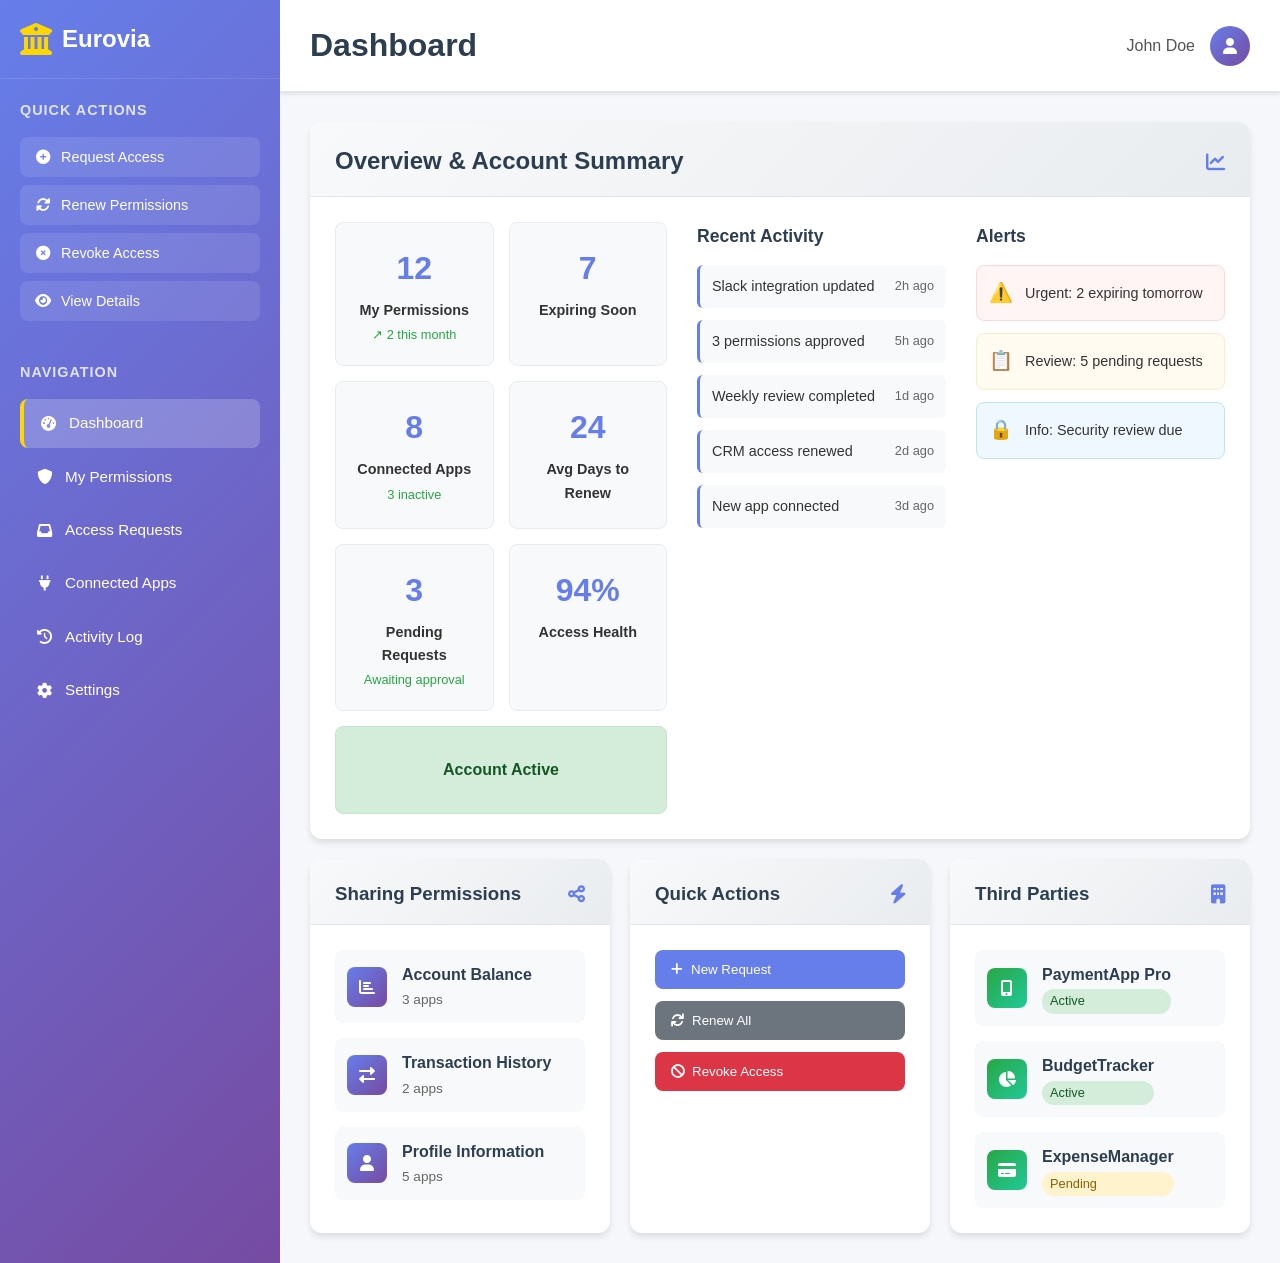
==== docs/index.html @ 3b62d58c "feat: implement mobile banking permission management dashboard - Create responsive mobile banking we" ====
<!DOCTYPE html>
<html lang="en">
<head>
    <meta charset="UTF-8">
    <meta name="viewport" content="width=device-width, initial-scale=1.0">
    <title>Eurovia Banking - Permission Manager</title>
    <link rel="stylesheet" href="styles.css">
    <link rel="stylesheet" href="https://cdnjs.cloudflare.com/ajax/libs/font-awesome/6.0.0/css/all.min.css">
</head>
<body>
    <div class="app-container">
        <!-- Sidebar -->
        <aside class="sidebar">
            <div class="sidebar-header">
                <div class="logo">
                    <i class="fas fa-university"></i>
                    <span>Eurovia</span>
                </div>
                <button class="menu-toggle" id="menuToggle">
                    <i class="fas fa-bars"></i>
                </button>
            </div>

            <!-- Quick Actions Section -->
            <div class="sidebar-section">
                <h3 class="section-title">Quick Actions</h3>
                <div class="quick-actions">
                    <button class="quick-action-btn" data-action="request-access">
                        <i class="fas fa-plus-circle"></i>
                        <span>Request Access</span>
                    </button>
                    <button class="quick-action-btn" data-action="renew-permissions">
                        <i class="fas fa-sync-alt"></i>
                        <span>Renew Permissions</span>
                    </button>
                    <button class="quick-action-btn" data-action="revoke-access">
                        <i class="fas fa-times-circle"></i>
                        <span>Revoke Access</span>
                    </button>
                    <button class="quick-action-btn" data-action="view-details">
                        <i class="fas fa-eye"></i>
                        <span>View Details</span>
                    </button>
                </div>
            </div>

            <!-- Navigation Section -->
            <div class="sidebar-section">
                <h3 class="section-title">Navigation</h3>
                <nav class="navigation">
                    <a href="#" class="nav-item active" data-page="dashboard">
                        <i class="fas fa-tachometer-alt"></i>
                        <span>Dashboard</span>
                    </a>
                    <a href="#" class="nav-item" data-page="permissions">
                        <i class="fas fa-shield-alt"></i>
                        <span>My Permissions</span>
                    </a>
                    <a href="#" class="nav-item" data-page="requests">
                        <i class="fas fa-inbox"></i>
                        <span>Access Requests</span>
                    </a>
                    <a href="#" class="nav-item" data-page="apps">
                        <i class="fas fa-plug"></i>
                        <span>Connected Apps</span>
                    </a>
                    <a href="#" class="nav-item" data-page="activity">
                        <i class="fas fa-history"></i>
                        <span>Activity Log</span>
                    </a>
                    <a href="#" class="nav-item" data-page="settings">
                        <i class="fas fa-cog"></i>
                        <span>Settings</span>
                    </a>
                </nav>
            </div>
        </aside>

        <!-- Main Content -->
        <main class="main-content">
            <header class="main-header">
                <h1 class="page-title">Dashboard</h1>
                <div class="user-info">
                    <span class="user-name">John Doe</span>
                    <div class="user-avatar">
                        <i class="fas fa-user"></i>
                    </div>
                </div>
            </header>

            <!-- Dashboard Content -->
            <div class="dashboard-content" id="dashboardContent">
                <!-- Top Tile - Full Width -->
                <div class="tile tile-full-width">
                    <div class="tile-header">
                        <h2>Overview & Account Summary</h2>
                        <i class="fas fa-chart-line"></i>
                    </div>
                    <div class="tile-content">
                        <div class="overview-grid">
                            <!-- Left Section - Permission Stats -->
                            <div class="permission-stats">
                                <div class="stat-card">
                                    <div class="stat-number">12</div>
                                    <div class="stat-label">My Permissions</div>
                                    <div class="stat-sublabel">↗ 2 this month</div>
                                </div>
                                <div class="stat-card">
                                    <div class="stat-number">7</div>
                                    <div class="stat-label">Expiring Soon</div>
                                </div>
                                <div class="stat-card">
                                    <div class="stat-number">8</div>
                                    <div class="stat-label">Connected Apps</div>
                                    <div class="stat-sublabel">3 inactive</div>
                                </div>
                                <div class="stat-card">
                                    <div class="stat-number">24</div>
                                    <div class="stat-label">Avg Days to Renew</div>
                                </div>
                                <div class="stat-card">
                                    <div class="stat-number">3</div>
                                    <div class="stat-label">Pending Requests</div>
                                    <div class="stat-sublabel">Awaiting approval</div>
                                </div>
                                <div class="stat-card">
                                    <div class="stat-number">94%</div>
                                    <div class="stat-label">Access Health</div>
                                </div>
                                <div class="stat-card account-status">
                                    <div class="status-label">Account Active</div>
                                </div>
                            </div>

                            <!-- Middle Section - Recent Activity -->
                            <div class="recent-activity">
                                <h4>Recent Activity</h4>
                                <div class="activity-list">
                                    <div class="activity-item">
                                        <span class="activity-text">Slack integration updated</span>
                                        <span class="activity-time">2h ago</span>
                                    </div>
                                    <div class="activity-item">
                                        <span class="activity-text">3 permissions approved</span>
                                        <span class="activity-time">5h ago</span>
                                    </div>
                                    <div class="activity-item">
                                        <span class="activity-text">Weekly review completed</span>
                                        <span class="activity-time">1d ago</span>
                                    </div>
                                    <div class="activity-item">
                                        <span class="activity-text">CRM access renewed</span>
                                        <span class="activity-time">2d ago</span>
                                    </div>
                                    <div class="activity-item">
                                        <span class="activity-text">New app connected</span>
                                        <span class="activity-time">3d ago</span>
                                    </div>
                                </div>
                            </div>

                            <!-- Right Section - Alerts -->
                            <div class="alerts-section">
                                <h4>Alerts</h4>
                                <div class="alert-list">
                                    <div class="alert-item urgent">
                                        <div class="alert-icon">⚠️</div>
                                        <div class="alert-content">
                                            <div class="alert-title">Urgent: 2 expiring tomorrow</div>
                                        </div>
                                    </div>
                                    <div class="alert-item warning">
                                        <div class="alert-icon">📋</div>
                                        <div class="alert-content">
                                            <div class="alert-title">Review: 5 pending requests</div>
                                        </div>
                                    </div>
                                    <div class="alert-item info">
                                        <div class="alert-icon">🔒</div>
                                        <div class="alert-content">
                                            <div class="alert-title">Info: Security review due</div>
                                        </div>
                                    </div>
                                </div>
                            </div>
                        </div>
                    </div>
                </div>

                <!-- Bottom Row Tiles -->
                <div class="tiles-row">
                    <!-- Sharing Permissions Tile -->
                    <div class="tile">
                        <div class="tile-header">
                            <h3>Sharing Permissions</h3>
                            <i class="fas fa-share-alt"></i>
                        </div>
                        <div class="tile-content">
                            <div class="permission-list">
                                <div class="permission-item">
                                    <div class="permission-icon">
                                        <i class="fas fa-chart-bar"></i>
                                    </div>
                                    <div class="permission-info">
                                        <span class="permission-name">Account Balance</span>
                                        <span class="permission-apps">3 apps</span>
                                    </div>
                                </div>
                                <div class="permission-item">
                                    <div class="permission-icon">
                                        <i class="fas fa-exchange-alt"></i>
                                    </div>
                                    <div class="permission-info">
                                        <span class="permission-name">Transaction History</span>
                                        <span class="permission-apps">2 apps</span>
                                    </div>
                                </div>
                                <div class="permission-item">
                                    <div class="permission-icon">
                                        <i class="fas fa-user"></i>
                                    </div>
                                    <div class="permission-info">
                                        <span class="permission-name">Profile Information</span>
                                        <span class="permission-apps">5 apps</span>
                                    </div>
                                </div>
                            </div>
                        </div>
                    </div>

                    <!-- Quick Actions Tile -->
                    <div class="tile">
                        <div class="tile-header">
                            <h3>Quick Actions</h3>
                            <i class="fas fa-bolt"></i>
                        </div>
                        <div class="tile-content">
                            <div class="action-buttons">
                                <button class="action-btn primary">
                                    <i class="fas fa-plus"></i>
                                    New Request
                                </button>
                                <button class="action-btn secondary">
                                    <i class="fas fa-sync"></i>
                                    Renew All
                                </button>
                                <button class="action-btn danger">
                                    <i class="fas fa-ban"></i>
                                    Revoke Access
                                </button>
                            </div>
                        </div>
                    </div>

                    <!-- Third Parties Tile -->
                    <div class="tile">
                        <div class="tile-header">
                            <h3>Third Parties</h3>
                            <i class="fas fa-building"></i>
                        </div>
                        <div class="tile-content">
                            <div class="third-party-list">
                                <div class="third-party-item">
                                    <div class="third-party-avatar">
                                        <i class="fas fa-mobile-alt"></i>
                                    </div>
                                    <div class="third-party-info">
                                        <span class="third-party-name">PaymentApp Pro</span>
                                        <span class="third-party-status active">Active</span>
                                    </div>
                                </div>
                                <div class="third-party-item">
                                    <div class="third-party-avatar">
                                        <i class="fas fa-chart-pie"></i>
                                    </div>
                                    <div class="third-party-info">
                                        <span class="third-party-name">BudgetTracker</span>
                                        <span class="third-party-status active">Active</span>
                                    </div>
                                </div>
                                <div class="third-party-item">
                                    <div class="third-party-avatar">
                                        <i class="fas fa-credit-card"></i>
                                    </div>
                                    <div class="third-party-info">
                                        <span class="third-party-name">ExpenseManager</span>
                                        <span class="third-party-status pending">Pending</span>
                                    </div>
                                </div>
                            </div>
                        </div>
                    </div>
                </div>
            </div>

            <!-- Other Page Contents (Hidden by default) -->
            <div class="page-content" id="permissionsContent" style="display: none;">
                <div class="permissions-header">
                    <h2>My Permissions</h2>
                    <div class="permissions-summary">
                        <span class="total-permissions">12 Active Permissions</span>
                        <span class="expiring-soon">3 Expiring Soon</span>
                    </div>
                </div>

                <div class="permissions-grid">
                    <!-- Deutsche Rentenversicherung -->
                    <div class="permission-card">
                        <div class="permission-header">
                            <div class="institution-info">
                                <div class="institution-logo drv">DRV</div>
                                <div class="institution-details">
                                    <h3>Deutsche Rentenversicherung</h3>
                                    <div class="verification-badge">
                                        <i class="fas fa-check-circle"></i>
                                        <span>Verified</span>
                                    </div>
                                </div>
                            </div>
                            <div class="permission-menu">
                                <button class="menu-btn">
                                    <i class="fas fa-ellipsis-v"></i>
                                </button>
                            </div>
                        </div>
                        
                        <div class="permission-details">
                            <div class="permission-type">
                                <i class="fas fa-chart-line"></i>
                                <span>Möchte Ihr Depot einsehen</span>
                            </div>
                            <div class="permission-duration">
                                <span>14.10.2025 - 14.10.2026</span>
                            </div>
                        </div>
                        
                        <div class="permission-actions">
                            <button class="btn-approve">Zugriff gewähren</button>
                            <button class="btn-decline">Ablehnen</button>
                        </div>
                    </div>

                    <!-- PaymentApp Pro -->
                    <div class="permission-card active">
                        <div class="permission-header">
                            <div class="institution-info">
                                <div class="institution-logo payment">PAY</div>
                                <div class="institution-details">
                                    <h3>PaymentApp Pro</h3>
                                    <div class="verification-badge">
                                        <i class="fas fa-check-circle"></i>
                                        <span>Verified</span>
                                    </div>
                                </div>
                            </div>
                            <div class="permission-status active">Active</div>
                        </div>
                        
                        <div class="permission-details">
                            <div class="permission-type">
                                <i class="fas fa-credit-card"></i>
                                <span>Transaction History & Balance</span>
                            </div>
                            <div class="permission-duration">
                                <span>01.08.2025 - 01.08.2026</span>
                            </div>
                        </div>
                        
                        <div class="permission-actions">
                            <button class="btn-manage">Manage Access</button>
                            <button class="btn-revoke">Revoke</button>
                        </div>
                    </div>

                    <!-- BudgetTracker -->
                    <div class="permission-card active">
                        <div class="permission-header">
                            <div class="institution-info">
                                <div class="institution-logo budget">BT</div>
                                <div class="institution-details">
                                    <h3>BudgetTracker</h3>
                                    <div class="verification-badge">
                                        <i class="fas fa-check-circle"></i>
                                        <span>Verified</span>
                                    </div>
                                </div>
                            </div>
                            <div class="permission-status expiring">Expiring Soon</div>
                        </div>
                        
                        <div class="permission-details">
                            <div class="permission-type">
                                <i class="fas fa-chart-pie"></i>
                                <span>Account Balance & Categories</span>
                            </div>
                            <div class="permission-duration">
                                <span>15.06.2025 - 25.10.2025</span>
                            </div>
                        </div>
                        
                        <div class="permission-actions">
                            <button class="btn-renew">Renew Access</button>
                            <button class="btn-revoke">Revoke</button>
                        </div>
                    </div>

                    <!-- Investment Advisor -->
                    <div class="permission-card">
                        <div class="permission-header">
                            <div class="institution-info">
                                <div class="institution-logo invest">INV</div>
                                <div class="institution-details">
                                    <h3>Investment Advisor Pro</h3>
                                    <div class="verification-badge">
                                        <i class="fas fa-check-circle"></i>
                                        <span>Verified</span>
                                    </div>
                                </div>
                            </div>
                            <div class="permission-menu">
                                <button class="menu-btn">
                                    <i class="fas fa-ellipsis-v"></i>
                                </button>
                            </div>
                        </div>
                        
                        <div class="permission-details">
                            <div class="permission-type">
                                <i class="fas fa-chart-area"></i>
                                <span>Portfolio Overview & Performance</span>
                            </div>
                            <div class="permission-duration">
                                <span>20.09.2025 - 20.09.2026</span>
                            </div>
                        </div>
                        
                        <div class="permission-actions">
                            <button class="btn-approve">Grant Access</button>
                            <button class="btn-decline">Decline</button>
                        </div>
                    </div>

                    <!-- Tax Service -->
                    <div class="permission-card active">
                        <div class="permission-header">
                            <div class="institution-info">
                                <div class="institution-logo tax">TAX</div>
                                <div class="institution-details">
                                    <h3>TaxService Digital</h3>
                                    <div class="verification-badge">
                                        <i class="fas fa-check-circle"></i>
                                        <span>Verified</span>
                                    </div>
                                </div>
                            </div>
                            <div class="permission-status active">Active</div>
                        </div>
                        
                        <div class="permission-details">
                            <div class="permission-type">
                                <i class="fas fa-file-invoice-dollar"></i>
                                <span>Annual Statements & Tax Documents</span>
                            </div>
                            <div class="permission-duration">
                                <span>01.01.2025 - 31.12.2025</span>
                            </div>
                        </div>
                        
                        <div class="permission-actions">
                            <button class="btn-manage">Manage Access</button>
                            <button class="btn-revoke">Revoke</button>
                        </div>
                    </div>

                    <!-- Insurance Portal -->
                    <div class="permission-card active">
                        <div class="permission-header">
                            <div class="institution-info">
                                <div class="institution-logo insurance">INS</div>
                                <div class="institution-details">
                                    <h3>Insurance Portal</h3>
                                    <div class="verification-badge">
                                        <i class="fas fa-check-circle"></i>
                                        <span>Verified</span>
                                    </div>
                                </div>
                            </div>
                            <div class="permission-status expiring">Expiring Soon</div>
                        </div>
                        
                        <div class="permission-details">
                            <div class="permission-type">
                                <i class="fas fa-shield-alt"></i>
                                <span>Policy Information & Claims</span>
                            </div>
                            <div class="permission-duration">
                                <span>10.05.2025 - 28.10.2025</span>
                            </div>
                        </div>
                        
                        <div class="permission-actions">
                            <button class="btn-renew">Renew Access</button>
                            <button class="btn-revoke">Revoke</button>
                        </div>
                    </div>
                </div>
            </div>

            <div class="page-content" id="requestsContent" style="display: none;">
                <h2>Access Requests</h2>
                <p>Access requests content will be displayed here.</p>
            </div>

            <div class="page-content" id="appsContent" style="display: none;">
                <h2>Connected Apps</h2>
                <p>Connected apps content will be displayed here.</p>
            </div>

            <div class="page-content" id="activityContent" style="display: none;">
                <h2>Activity Log</h2>
                <p>Activity log content will be displayed here.</p>
            </div>

            <div class="page-content" id="settingsContent" style="display: none;">
                <h2>Settings</h2>
                <p>Settings content will be displayed here.</p>
            </div>
        </main>
    </div>

    <script src="script.js"></script>
</body>
</html>
---- docs/styles.css ----
/* Reset and Base Styles */
* {
    margin: 0;
    padding: 0;
    box-sizing: border-box;
}

body {
    font-family: 'Segoe UI', Tahoma, Geneva, Verdana, sans-serif;
    background-color: #f5f7fa;
    color: #333;
    line-height: 1.6;
}

/* App Container */
.app-container {
    display: flex;
    min-height: 100vh;
}

/* Sidebar Styles */
.sidebar {
    width: 280px;
    background: linear-gradient(135deg, #667eea 0%, #764ba2 100%);
    color: white;
    transition: transform 0.3s ease;
    z-index: 1000;
    position: relative;
}

.sidebar-header {
    padding: 20px;
    border-bottom: 1px solid rgba(255, 255, 255, 0.1);
    display: flex;
    justify-content: space-between;
    align-items: center;
}

.logo {
    display: flex;
    align-items: center;
    gap: 10px;
    font-size: 1.5rem;
    font-weight: bold;
}

.logo i {
    font-size: 2rem;
    color: #ffd700;
}

.menu-toggle {
    background: none;
    border: none;
    color: white;
    font-size: 1.2rem;
    cursor: pointer;
    display: none;
}

.sidebar-section {
    padding: 20px;
}

.section-title {
    font-size: 0.9rem;
    text-transform: uppercase;
    letter-spacing: 1px;
    margin-bottom: 15px;
    opacity: 0.8;
    font-weight: 600;
}

/* Quick Actions */
.quick-actions {
    display: flex;
    flex-direction: column;
    gap: 8px;
}

.quick-action-btn {
    background: rgba(255, 255, 255, 0.1);
    border: none;
    color: white;
    padding: 12px 15px;
    border-radius: 8px;
    cursor: pointer;
    display: flex;
    align-items: center;
    gap: 10px;
    transition: all 0.3s ease;
    font-size: 0.9rem;
}

.quick-action-btn:hover {
    background: rgba(255, 255, 255, 0.2);
    transform: translateX(5px);
}

.quick-action-btn i {
    width: 16px;
    text-align: center;
}

/* Navigation */
.navigation {
    display: flex;
    flex-direction: column;
    gap: 5px;
}

.nav-item {
    color: white;
    text-decoration: none;
    padding: 12px 15px;
    border-radius: 8px;
    display: flex;
    align-items: center;
    gap: 12px;
    transition: all 0.3s ease;
    font-size: 0.95rem;
}

.nav-item:hover {
    background: rgba(255, 255, 255, 0.1);
    transform: translateX(5px);
}

.nav-item.active {
    background: rgba(255, 255, 255, 0.2);
    border-left: 4px solid #ffd700;
}

.nav-item i {
    width: 18px;
    text-align: center;
}

/* Main Content */
.main-content {
    flex: 1;
    padding: 0;
    overflow-y: auto;
}

.main-header {
    background: white;
    padding: 20px 30px;
    border-bottom: 1px solid #e1e8ed;
    display: flex;
    justify-content: space-between;
    align-items: center;
    box-shadow: 0 2px 4px rgba(0, 0, 0, 0.1);
}

.page-title {
    font-size: 2rem;
    font-weight: 600;
    color: #2c3e50;
}

.user-info {
    display: flex;
    align-items: center;
    gap: 15px;
}

.user-name {
    font-weight: 500;
    color: #555;
}

.user-avatar {
    width: 40px;
    height: 40px;
    background: linear-gradient(135deg, #667eea 0%, #764ba2 100%);
    border-radius: 50%;
    display: flex;
    align-items: center;
    justify-content: center;
    color: white;
}

/* Dashboard Content */
.dashboard-content {
    padding: 30px;
    display: flex;
    flex-direction: column;
    gap: 20px;
}

/* Tiles */
.tile {
    background: white;
    border-radius: 12px;
    box-shadow: 0 4px 6px rgba(0, 0, 0, 0.1);
    overflow: hidden;
    transition: transform 0.3s ease, box-shadow 0.3s ease;
}

.tile:hover {
    transform: translateY(-2px);
    box-shadow: 0 8px 25px rgba(0, 0, 0, 0.15);
}

.tile-full-width {
    width: 100%;
}

.tiles-row {
    display: grid;
    grid-template-columns: repeat(auto-fit, minmax(300px, 1fr));
    gap: 20px;
}

.tile-header {
    padding: 20px 25px 15px;
    border-bottom: 1px solid #e1e8ed;
    display: flex;
    justify-content: space-between;
    align-items: center;
    background: linear-gradient(135deg, #f8f9fa 0%, #e9ecef 100%);
}

.tile-header h2, .tile-header h3 {
    color: #2c3e50;
    font-weight: 600;
}

.tile-header i {
    color: #667eea;
    font-size: 1.2rem;
}

.tile-content {
    padding: 25px;
}

/* Overview Grid Layout */
.overview-grid {
    display: grid;
    grid-template-columns: 2fr 1.5fr 1.5fr;
    gap: 30px;
    align-items: start;
}

.permission-stats {
    display: grid;
    grid-template-columns: repeat(2, 1fr);
    gap: 15px;
}

.stat-card {
    background: #f8f9fa;
    padding: 20px;
    border-radius: 8px;
    text-align: center;
    border: 1px solid #e9ecef;
    transition: all 0.3s ease;
}

.stat-card:hover {
    background: #e9ecef;
    transform: translateY(-2px);
}

.stat-card .stat-number {
    font-size: 2rem;
    font-weight: 700;
    color: #667eea;
    margin-bottom: 5px;
}

.stat-card .stat-label {
    font-size: 0.9rem;
    color: #333;
    font-weight: 600;
    margin-bottom: 3px;
}

.stat-card .stat-sublabel {
    font-size: 0.8rem;
    color: #28a745;
    font-weight: 500;
}

.stat-card.account-status {
    background: #d4edda;
    border-color: #c3e6cb;
    grid-column: span 2;
}

.status-label {
    font-size: 1rem;
    color: #155724;
    font-weight: 600;
    padding: 10px 0;
}

/* Recent Activity */
.recent-activity h4,
.alerts-section h4 {
    margin-bottom: 15px;
    color: #2c3e50;
    font-size: 1.1rem;
    font-weight: 600;
}

.activity-list {
    display: flex;
    flex-direction: column;
    gap: 12px;
}

.activity-item {
    display: flex;
    justify-content: space-between;
    align-items: center;
    padding: 10px 12px;
    background: #f8f9fa;
    border-radius: 6px;
    border-left: 3px solid #667eea;
}

.activity-text {
    font-size: 0.9rem;
    color: #333;
    flex: 1;
}

.activity-time {
    font-size: 0.8rem;
    color: #666;
    font-weight: 500;
}

/* Alerts Section */
.alert-list {
    display: flex;
    flex-direction: column;
    gap: 12px;
}

.alert-item {
    display: flex;
    align-items: center;
    gap: 12px;
    padding: 12px;
    border-radius: 8px;
    border: 1px solid #e9ecef;
}

.alert-item.urgent {
    background: #fff5f5;
    border-color: #fed7d7;
}

.alert-item.warning {
    background: #fffbf0;
    border-color: #feebc8;
}

.alert-item.info {
    background: #f0f8ff;
    border-color: #bee3f8;
}

.alert-icon {
    font-size: 1.2rem;
}

.alert-content {
    flex: 1;
}

.alert-title {
    font-size: 0.9rem;
    color: #333;
    font-weight: 500;
}

/* Permission List */
.permission-list {
    display: flex;
    flex-direction: column;
    gap: 15px;
}

.permission-item {
    display: flex;
    align-items: center;
    gap: 15px;
    padding: 12px;
    background: #f8f9fa;
    border-radius: 8px;
    transition: background 0.3s ease;
}

.permission-item:hover {
    background: #e9ecef;
}

.permission-icon {
    width: 40px;
    height: 40px;
    background: linear-gradient(135deg, #667eea 0%, #764ba2 100%);
    border-radius: 8px;
    display: flex;
    align-items: center;
    justify-content: center;
    color: white;
}

.permission-info {
    display: flex;
    flex-direction: column;
    gap: 2px;
}

.permission-name {
    font-weight: 600;
    color: #2c3e50;
}

.permission-apps {
    font-size: 0.85rem;
    color: #666;
}

/* Action Buttons */
.action-buttons {
    display: flex;
    flex-direction: column;
    gap: 12px;
}

.action-btn {
    padding: 12px 16px;
    border: none;
    border-radius: 8px;
    cursor: pointer;
    display: flex;
    align-items: center;
    gap: 8px;
    font-weight: 500;
    transition: all 0.3s ease;
}

.action-btn.primary {
    background: #667eea;
    color: white;
}

.action-btn.primary:hover {
    background: #5a6fd8;
    transform: translateY(-1px);
}

.action-btn.secondary {
    background: #6c757d;
    color: white;
}

.action-btn.secondary:hover {
    background: #5a6268;
    transform: translateY(-1px);
}

.action-btn.danger {
    background: #dc3545;
    color: white;
}

.action-btn.danger:hover {
    background: #c82333;
    transform: translateY(-1px);
}

/* Third Party List */
.third-party-list {
    display: flex;
    flex-direction: column;
    gap: 15px;
}

.third-party-item {
    display: flex;
    align-items: center;
    gap: 15px;
    padding: 12px;
    background: #f8f9fa;
    border-radius: 8px;
    transition: background 0.3s ease;
}

.third-party-item:hover {
    background: #e9ecef;
}

.third-party-avatar {
    width: 40px;
    height: 40px;
    background: linear-gradient(135deg, #28a745 0%, #20c997 100%);
    border-radius: 8px;
    display: flex;
    align-items: center;
    justify-content: center;
    color: white;
}

.third-party-info {
    display: flex;
    flex-direction: column;
    gap: 2px;
}

.third-party-name {
    font-weight: 600;
    color: #2c3e50;
}

.third-party-status {
    font-size: 0.8rem;
    padding: 2px 8px;
    border-radius: 12px;
    font-weight: 500;
}

.third-party-status.active {
    background: #d4edda;
    color: #155724;
}

.third-party-status.pending {
    background: #fff3cd;
    color: #856404;
}

/* Page Content */
.page-content {
    padding: 30px;
}

.page-content h2 {
    color: #2c3e50;
    margin-bottom: 20px;
}

/* Responsive Design */
@media (max-width: 768px) {
    .sidebar {
        position: fixed;
        left: -280px;
        height: 100vh;
        z-index: 1000;
    }

    .sidebar.active {
        transform: translateX(280px);
    }

    .menu-toggle {
        display: block !important;
    }

    .main-content {
        width: 100%;
    }

    .main-header {
        padding: 15px 20px;
    }

    .page-title {
        font-size: 1.5rem;
    }

    .dashboard-content {
        padding: 20px;
    }

    .tiles-row {
        grid-template-columns: 1fr;
    }

    .overview-grid {
        grid-template-columns: 1fr;
        gap: 20px;
    }

    .permission-stats {
        grid-template-columns: repeat(2, 1fr);
        gap: 10px;
    }

    .stat-card {
        padding: 15px;
    }

    .stat-card .stat-number {
        font-size: 1.5rem;
    }
}

@media (max-width: 480px) {
    .sidebar {
        width: 100%;
        left: -100%;
    }

    .sidebar.active {
        transform: translateX(100%);
    }

    .tile-content {
        padding: 20px;
    }

    .permission-stats {
        grid-template-columns: 1fr;
    }

    .stat-card {
        padding: 12px;
    }

    .stat-card .stat-number {
        font-size: 1.3rem;
    }

    .activity-item,
    .alert-item {
        padding: 8px;
    }
}

/* Permissions Page Styles */
.permissions-header {
    display: flex;
    justify-content: space-between;
    align-items: center;
    margin-bottom: 30px;
    padding-bottom: 20px;
    border-bottom: 1px solid #e1e8ed;
}

.permissions-summary {
    display: flex;
    gap: 20px;
    align-items: center;
}

.total-permissions {
    background: #667eea;
    color: white;
    padding: 8px 16px;
    border-radius: 20px;
    font-size: 0.9rem;
    font-weight: 500;
}

.expiring-soon {
    background: #ffc107;
    color: #856404;
    padding: 8px 16px;
    border-radius: 20px;
    font-size: 0.9rem;
    font-weight: 500;
}

.permissions-grid {
    display: grid;
    grid-template-columns: repeat(auto-fill, minmax(400px, 1fr));
    gap: 20px;
}

/* Permission Card Styles */
.permission-card {
    background: white;
    border-radius: 12px;
    box-shadow: 0 2px 8px rgba(0, 0, 0, 0.1);
    overflow: hidden;
    transition: all 0.3s ease;
    border: 1px solid #e1e8ed;
}

.permission-card:hover {
    transform: translateY(-2px);
    box-shadow: 0 4px 20px rgba(0, 0, 0, 0.15);
}

.permission-card.active {
    border-left: 4px solid #28a745;
}

.permission-header {
    display: flex;
    justify-content: space-between;
    align-items: center;
    padding: 20px;
    background: #f8f9fa;
    border-bottom: 1px solid #e9ecef;
}

.institution-info {
    display: flex;
    align-items: center;
    gap: 15px;
}

.institution-logo {
    width: 50px;
    height: 50px;
    border-radius: 50%;
    display: flex;
    align-items: center;
    justify-content: center;
    font-weight: bold;
    font-size: 1rem;
    color: white;
}

.institution-logo.drv {
    background: #0056b3;
}

.institution-logo.payment {
    background: #28a745;
}

.institution-logo.budget {
    background: #6f42c1;
}

.institution-logo.invest {
    background: #fd7e14;
}

.institution-logo.tax {
    background: #dc3545;
}

.institution-logo.insurance {
    background: #20c997;
}

.institution-details h3 {
    margin: 0;
    font-size: 1.1rem;
    color: #2c3e50;
    font-weight: 600;
}

.verification-badge {
    display: flex;
    align-items: center;
    gap: 5px;
    color: #28a745;
    font-size: 0.85rem;
    margin-top: 3px;
}

.verification-badge i {
    font-size: 0.9rem;
}

.permission-status {
    padding: 6px 12px;
    border-radius: 15px;
    font-size: 0.8rem;
    font-weight: 600;
}

.permission-status.active {
    background: #d4edda;
    color: #155724;
}

.permission-status.expiring {
    background: #fff3cd;
    color: #856404;
}

.menu-btn {
    background: none;
    border: none;
    color: #6c757d;
    cursor: pointer;
    padding: 5px;
    border-radius: 50%;
    transition: background 0.3s ease;
}

.menu-btn:hover {
    background: #e9ecef;
}

.permission-details {
    padding: 20px;
}

.permission-type {
    display: flex;
    align-items: center;
    gap: 10px;
    margin-bottom: 12px;
}

.permission-type i {
    color: #667eea;
    font-size: 1.1rem;
    width: 20px;
}

.permission-type span {
    font-size: 1rem;
    color: #2c3e50;
    font-weight: 500;
}

.permission-duration {
    color: #6c757d;
    font-size: 0.9rem;
    margin-left: 30px;
}

.permission-actions {
    display: flex;
    gap: 10px;
    padding: 0 20px 20px;
}

.permission-actions button {
    flex: 1;
    padding: 10px 16px;
    border: none;
    border-radius: 8px;
    cursor: pointer;
    font-weight: 500;
    font-size: 0.9rem;
    transition: all 0.3s ease;
}

.btn-approve {
    background: #28a745;
    color: white;
}

.btn-approve:hover {
    background: #218838;
    transform: translateY(-1px);
}

.btn-decline {
    background: #dc3545;
    color: white;
}

.btn-decline:hover {
    background: #c82333;
    transform: translateY(-1px);
}

.btn-manage {
    background: #667eea;
    color: white;
}

.btn-manage:hover {
    background: #5a6fd8;
    transform: translateY(-1px);
}

.btn-revoke {
    background: #6c757d;
    color: white;
}

.btn-revoke:hover {
    background: #5a6268;
    transform: translateY(-1px);
}

.btn-renew {
    background: #ffc107;
    color: #856404;
}

.btn-renew:hover {
    background: #e0a800;
    transform: translateY(-1px);
}

/* Responsive adjustments for permissions */
@media (max-width: 768px) {
    .permissions-grid {
        grid-template-columns: 1fr;
    }
    
    .permissions-header {
        flex-direction: column;
        gap: 15px;
        align-items: flex-start;
    }
    
    .permissions-summary {
        width: 100%;
        justify-content: space-between;
    }
    
    .permission-actions {
        flex-direction: column;
    }
    
    .institution-info {
        gap: 10px;
    }
    
    .institution-logo {
        width: 40px;
        height: 40px;
        font-size: 0.9rem;
    }
}

/* Loading Animation */
@keyframes fadeIn {
    from {
        opacity: 0;
        transform: translateY(20px);
    }
    to {
        opacity: 1;
        transform: translateY(0);
    }
}

.tile {
    animation: fadeIn 0.6s ease-out;
}

.permission-card {
    animation: fadeIn 0.6s ease-out;
}

/* Hover Effects */
.nav-item, .quick-action-btn {
    position: relative;
    overflow: hidden;
}

.nav-item::before, .quick-action-btn::before {
    content: '';
    position: absolute;
    top: 0;
    left: -100%;
    width: 100%;
    height: 100%;
    background: linear-gradient(90deg, transparent, rgba(255, 255, 255, 0.1), transparent);
    transition: left 0.5s;
}

.nav-item:hover::before, .quick-action-btn:hover::before {
    left: 100%;
}
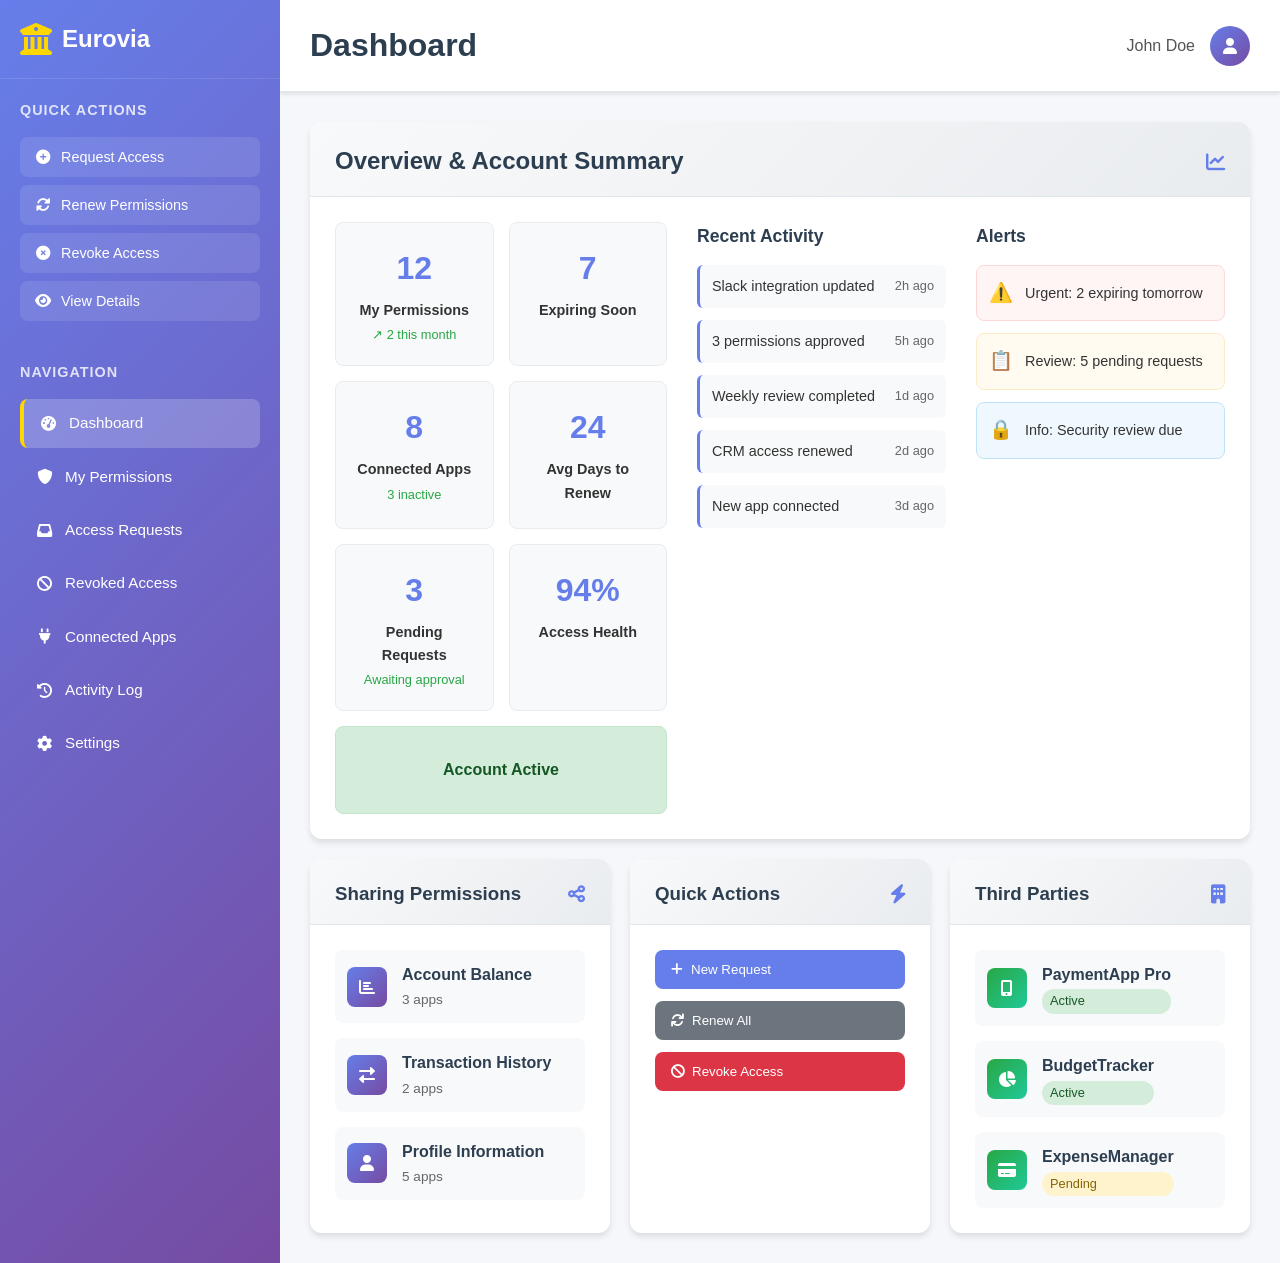
==== commit d62a68f0: "feat: reorganize permissions and add revoked access management - Separate active permissions from pe" ====
--- a/docs/index.html
+++ b/docs/index.html
@@ -60,6 +60,10 @@
                         <i class="fas fa-inbox"></i>
                         <span>Access Requests</span>
                     </a>
+                    <a href="#" class="nav-item" data-page="revoked">
+                        <i class="fas fa-ban"></i>
+                        <span>Revoked Access</span>
+                    </a>
                     <a href="#" class="nav-item" data-page="apps">
                         <i class="fas fa-plug"></i>
                         <span>Connected Apps</span>
@@ -298,14 +302,154 @@
                 <div class="permissions-header">
                     <h2>My Permissions</h2>
                     <div class="permissions-summary">
-                        <span class="total-permissions">12 Active Permissions</span>
-                        <span class="expiring-soon">3 Expiring Soon</span>
+                        <span class="total-permissions">9 Active Permissions</span>
+                        <span class="expiring-soon">2 Expiring Soon</span>
                     </div>
                 </div>
 
                 <div class="permissions-grid">
+                    <!-- PaymentApp Pro -->
+                    <div class="permission-card active">
+                        <div class="permission-header">
+                            <div class="institution-info">
+                                <div class="institution-logo payment">PAY</div>
+                                <div class="institution-details">
+                                    <h3>PaymentApp Pro</h3>
+                                    <div class="verification-badge">
+                                        <i class="fas fa-check-circle"></i>
+                                        <span>Verified</span>
+                                    </div>
+                                </div>
+                            </div>
+                            <div class="permission-status active">Active</div>
+                        </div>
+                        
+                        <div class="permission-details">
+                            <div class="permission-type">
+                                <i class="fas fa-credit-card"></i>
+                                <span>Transaction History & Balance</span>
+                            </div>
+                            <div class="permission-duration">
+                                <span>01.08.2025 - 01.08.2026</span>
+                            </div>
+                        </div>
+                        
+                        <div class="permission-actions">
+                            <button class="btn-manage">Manage Access</button>
+                            <button class="btn-revoke">Revoke</button>
+                        </div>
+                    </div>
+
+                    <!-- BudgetTracker -->
+                    <div class="permission-card active">
+                        <div class="permission-header">
+                            <div class="institution-info">
+                                <div class="institution-logo budget">BT</div>
+                                <div class="institution-details">
+                                    <h3>BudgetTracker</h3>
+                                    <div class="verification-badge">
+                                        <i class="fas fa-check-circle"></i>
+                                        <span>Verified</span>
+                                    </div>
+                                </div>
+                            </div>
+                            <div class="permission-status expiring">Expiring Soon</div>
+                        </div>
+                        
+                        <div class="permission-details">
+                            <div class="permission-type">
+                                <i class="fas fa-chart-pie"></i>
+                                <span>Account Balance & Categories</span>
+                            </div>
+                            <div class="permission-duration">
+                                <span>15.06.2025 - 25.10.2025</span>
+                            </div>
+                        </div>
+                        
+                        <div class="permission-actions">
+                            <button class="btn-renew">Renew Access</button>
+                            <button class="btn-revoke">Revoke</button>
+                        </div>
+                    </div>
+
+                    <!-- Tax Service -->
+                    <div class="permission-card active">
+                        <div class="permission-header">
+                            <div class="institution-info">
+                                <div class="institution-logo tax">TAX</div>
+                                <div class="institution-details">
+                                    <h3>TaxService Digital</h3>
+                                    <div class="verification-badge">
+                                        <i class="fas fa-check-circle"></i>
+                                        <span>Verified</span>
+                                    </div>
+                                </div>
+                            </div>
+                            <div class="permission-status active">Active</div>
+                        </div>
+                        
+                        <div class="permission-details">
+                            <div class="permission-type">
+                                <i class="fas fa-file-invoice-dollar"></i>
+                                <span>Annual Statements & Tax Documents</span>
+                            </div>
+                            <div class="permission-duration">
+                                <span>01.01.2025 - 31.12.2025</span>
+                            </div>
+                        </div>
+                        
+                        <div class="permission-actions">
+                            <button class="btn-manage">Manage Access</button>
+                            <button class="btn-revoke">Revoke</button>
+                        </div>
+                    </div>
+
+                    <!-- Insurance Portal -->
+                    <div class="permission-card active">
+                        <div class="permission-header">
+                            <div class="institution-info">
+                                <div class="institution-logo insurance">INS</div>
+                                <div class="institution-details">
+                                    <h3>Insurance Portal</h3>
+                                    <div class="verification-badge">
+                                        <i class="fas fa-check-circle"></i>
+                                        <span>Verified</span>
+                                    </div>
+                                </div>
+                            </div>
+                            <div class="permission-status expiring">Expiring Soon</div>
+                        </div>
+                        
+                        <div class="permission-details">
+                            <div class="permission-type">
+                                <i class="fas fa-shield-alt"></i>
+                                <span>Policy Information & Claims</span>
+                            </div>
+                            <div class="permission-duration">
+                                <span>10.05.2025 - 28.10.2025</span>
+                            </div>
+                        </div>
+                        
+                        <div class="permission-actions">
+                            <button class="btn-renew">Renew Access</button>
+                            <button class="btn-revoke">Revoke</button>
+                        </div>
+                    </div>
+                </div>
+            </div>
+
+            <div class="page-content" id="requestsContent" style="display: none;">
+                <div class="requests-header">
+                    <h2>Access Requests</h2>
+                    <div class="requests-summary">
+                        <span class="pending-requests">3 Pending Requests</span>
+                        <span class="awaiting-review">Awaiting Your Review</span>
+                    </div>
+                </div>
+
+                <div class="requests-grid">
                     <!-- Deutsche Rentenversicherung -->
-                    <div class="permission-card">
+                    <div class="permission-card request">
                         <div class="permission-header">
                             <div class="institution-info">
                                 <div class="institution-logo drv">DRV</div>
@@ -317,11 +461,7 @@
                                     </div>
                                 </div>
                             </div>
-                            <div class="permission-menu">
-                                <button class="menu-btn">
-                                    <i class="fas fa-ellipsis-v"></i>
-                                </button>
-                            </div>
+                            <div class="request-badge new">New Request</div>
                         </div>
                         
                         <div class="permission-details">
@@ -330,7 +470,11 @@
                                 <span>Möchte Ihr Depot einsehen</span>
                             </div>
                             <div class="permission-duration">
-                                <span>14.10.2025 - 14.10.2026</span>
+                                <span>Requested: 14.10.2025</span>
+                                <span>Duration: 1 year</span>
+                            </div>
+                            <div class="request-details">
+                                <p>Deutsche Rentenversicherung is requesting access to view your investment portfolio for pension calculation purposes.</p>
                             </div>
                         </div>
                         
@@ -340,72 +484,8 @@
                         </div>
                     </div>
 
-                    <!-- PaymentApp Pro -->
-                    <div class="permission-card active">
-                        <div class="permission-header">
-                            <div class="institution-info">
-                                <div class="institution-logo payment">PAY</div>
-                                <div class="institution-details">
-                                    <h3>PaymentApp Pro</h3>
-                                    <div class="verification-badge">
-                                        <i class="fas fa-check-circle"></i>
-                                        <span>Verified</span>
-                                    </div>
-                                </div>
-                            </div>
-                            <div class="permission-status active">Active</div>
-                        </div>
-                        
-                        <div class="permission-details">
-                            <div class="permission-type">
-                                <i class="fas fa-credit-card"></i>
-                                <span>Transaction History & Balance</span>
-                            </div>
-                            <div class="permission-duration">
-                                <span>01.08.2025 - 01.08.2026</span>
-                            </div>
-                        </div>
-                        
-                        <div class="permission-actions">
-                            <button class="btn-manage">Manage Access</button>
-                            <button class="btn-revoke">Revoke</button>
-                        </div>
-                    </div>
-
-                    <!-- BudgetTracker -->
-                    <div class="permission-card active">
-                        <div class="permission-header">
-                            <div class="institution-info">
-                                <div class="institution-logo budget">BT</div>
-                                <div class="institution-details">
-                                    <h3>BudgetTracker</h3>
-                                    <div class="verification-badge">
-                                        <i class="fas fa-check-circle"></i>
-                                        <span>Verified</span>
-                                    </div>
-                                </div>
-                            </div>
-                            <div class="permission-status expiring">Expiring Soon</div>
-                        </div>
-                        
-                        <div class="permission-details">
-                            <div class="permission-type">
-                                <i class="fas fa-chart-pie"></i>
-                                <span>Account Balance & Categories</span>
-                            </div>
-                            <div class="permission-duration">
-                                <span>15.06.2025 - 25.10.2025</span>
-                            </div>
-                        </div>
-                        
-                        <div class="permission-actions">
-                            <button class="btn-renew">Renew Access</button>
-                            <button class="btn-revoke">Revoke</button>
-                        </div>
-                    </div>
-
                     <!-- Investment Advisor -->
-                    <div class="permission-card">
+                    <div class="permission-card request">
                         <div class="permission-header">
                             <div class="institution-info">
                                 <div class="institution-logo invest">INV</div>
@@ -417,11 +497,7 @@
                                     </div>
                                 </div>
                             </div>
-                            <div class="permission-menu">
-                                <button class="menu-btn">
-                                    <i class="fas fa-ellipsis-v"></i>
-                                </button>
-                            </div>
+                            <div class="request-badge">Pending</div>
                         </div>
                         
                         <div class="permission-details">
@@ -430,7 +506,11 @@
                                 <span>Portfolio Overview & Performance</span>
                             </div>
                             <div class="permission-duration">
-                                <span>20.09.2025 - 20.09.2026</span>
+                                <span>Requested: 20.09.2025</span>
+                                <span>Duration: 1 year</span>
+                            </div>
+                            <div class="request-details">
+                                <p>Investment Advisor Pro wants to analyze your portfolio performance and provide personalized investment recommendations.</p>
                             </div>
                         </div>
                         
@@ -440,75 +520,244 @@
                         </div>
                     </div>
 
-                    <!-- Tax Service -->
-                    <div class="permission-card active">
-                        <div class="permission-header">
-                            <div class="institution-info">
-                                <div class="institution-logo tax">TAX</div>
-                                <div class="institution-details">
-                                    <h3>TaxService Digital</h3>
-                                    <div class="verification-badge">
-                                        <i class="fas fa-check-circle"></i>
-                                        <span>Verified</span>
-                                    </div>
-                                </div>
-                            </div>
-                            <div class="permission-status active">Active</div>
-                        </div>
-                        
-                        <div class="permission-details">
-                            <div class="permission-type">
-                                <i class="fas fa-file-invoice-dollar"></i>
-                                <span>Annual Statements & Tax Documents</span>
+                    <!-- Crypto Portfolio Tracker -->
+                    <div class="permission-card request">
+                        <div class="permission-header">
+                            <div class="institution-info">
+                                <div class="institution-logo crypto">CRY</div>
+                                <div class="institution-details">
+                                    <h3>Crypto Portfolio Tracker</h3>
+                                    <div class="verification-badge">
+                                        <i class="fas fa-check-circle"></i>
+                                        <span>Verified</span>
+                                    </div>
+                                </div>
+                            </div>
+                            <div class="request-badge">Pending</div>
+                        </div>
+                        
+                        <div class="permission-details">
+                            <div class="permission-type">
+                                <i class="fas fa-coins"></i>
+                                <span>Cryptocurrency Holdings & Transactions</span>
                             </div>
                             <div class="permission-duration">
-                                <span>01.01.2025 - 31.12.2025</span>
-                            </div>
-                        </div>
-                        
-                        <div class="permission-actions">
-                            <button class="btn-manage">Manage Access</button>
-                            <button class="btn-revoke">Revoke</button>
-                        </div>
-                    </div>
-
-                    <!-- Insurance Portal -->
-                    <div class="permission-card active">
-                        <div class="permission-header">
-                            <div class="institution-info">
-                                <div class="institution-logo insurance">INS</div>
-                                <div class="institution-details">
-                                    <h3>Insurance Portal</h3>
-                                    <div class="verification-badge">
-                                        <i class="fas fa-check-circle"></i>
-                                        <span>Verified</span>
-                                    </div>
-                                </div>
-                            </div>
-                            <div class="permission-status expiring">Expiring Soon</div>
-                        </div>
-                        
-                        <div class="permission-details">
-                            <div class="permission-type">
-                                <i class="fas fa-shield-alt"></i>
-                                <span>Policy Information & Claims</span>
-                            </div>
-                            <div class="permission-duration">
-                                <span>10.05.2025 - 28.10.2025</span>
-                            </div>
-                        </div>
-                        
-                        <div class="permission-actions">
-                            <button class="btn-renew">Renew Access</button>
-                            <button class="btn-revoke">Revoke</button>
-                        </div>
-                    </div>
-                </div>
-            </div>
-
-            <div class="page-content" id="requestsContent" style="display: none;">
-                <h2>Access Requests</h2>
-                <p>Access requests content will be displayed here.</p>
+                                <span>Requested: 18.10.2025</span>
+                                <span>Duration: 6 months</span>
+                            </div>
+                            <div class="request-details">
+                                <p>Crypto Portfolio Tracker requests access to your cryptocurrency transactions for comprehensive portfolio analysis.</p>
+                            </div>
+                        </div>
+                        
+                        <div class="permission-actions">
+                            <button class="btn-approve">Grant Access</button>
+                            <button class="btn-decline">Decline</button>
+                        </div>
+                    </div>
+                </div>
+            </div>
+
+            <div class="page-content" id="revokedContent" style="display: none;">
+                <div class="revoked-header">
+                    <h2>Revoked Access</h2>
+                    <div class="revoked-summary">
+                        <span class="total-revoked">5 Revoked Permissions</span>
+                        <span class="denied-requests">2 Denied Requests</span>
+                    </div>
+                </div>
+
+                <div class="revoked-grid">
+                    <!-- Loan Application Service (Denied) -->
+                    <div class="permission-card revoked denied">
+                        <div class="permission-header">
+                            <div class="institution-info">
+                                <div class="institution-logo loan">LOA</div>
+                                <div class="institution-details">
+                                    <h3>Loan Application Service</h3>
+                                    <div class="verification-badge">
+                                        <i class="fas fa-check-circle"></i>
+                                        <span>Verified</span>
+                                    </div>
+                                </div>
+                            </div>
+                            <div class="revoked-status denied">Denied</div>
+                        </div>
+                        
+                        <div class="permission-details">
+                            <div class="permission-type">
+                                <i class="fas fa-money-check-alt"></i>
+                                <span>Complete Financial History & Credit Score</span>
+                            </div>
+                            <div class="revoked-info">
+                                <div class="revoked-date">
+                                    <span>Requested: 15.10.2025</span>
+                                    <span>Denied: 16.10.2025</span>
+                                </div>
+                                <div class="revoked-reason">
+                                    <strong>Reason:</strong> Too broad access requested for loan purpose
+                                </div>
+                            </div>
+                        </div>
+                        
+                        <div class="permission-actions">
+                            <button class="btn-review">Review Decision</button>
+                            <button class="btn-allow">Allow Request</button>
+                        </div>
+                    </div>
+
+                    <!-- Marketing Analytics (Revoked) -->
+                    <div class="permission-card revoked">
+                        <div class="permission-header">
+                            <div class="institution-info">
+                                <div class="institution-logo marketing">MAR</div>
+                                <div class="institution-details">
+                                    <h3>Marketing Analytics Pro</h3>
+                                    <div class="verification-badge">
+                                        <i class="fas fa-check-circle"></i>
+                                        <span>Verified</span>
+                                    </div>
+                                </div>
+                            </div>
+                            <div class="revoked-status revoked">Revoked</div>
+                        </div>
+                        
+                        <div class="permission-details">
+                            <div class="permission-type">
+                                <i class="fas fa-chart-bar"></i>
+                                <span>Transaction Categories & Spending Patterns</span>
+                            </div>
+                            <div class="revoked-info">
+                                <div class="revoked-date">
+                                    <span>Active: 01.03.2025 - 20.10.2025</span>
+                                    <span>Revoked: 20.10.2025</span>
+                                </div>
+                                <div class="revoked-reason">
+                                    <strong>Reason:</strong> Privacy concerns about data usage
+                                </div>
+                            </div>
+                        </div>
+                        
+                        <div class="permission-actions">
+                            <button class="btn-review">View History</button>
+                            <button class="btn-restore">Restore Access</button>
+                        </div>
+                    </div>
+
+                    <!-- Social Media Aggregator (Denied) -->
+                    <div class="permission-card revoked denied">
+                        <div class="permission-header">
+                            <div class="institution-info">
+                                <div class="institution-logo social">SOC</div>
+                                <div class="institution-details">
+                                    <h3>Social Media Aggregator</h3>
+                                    <div class="verification-badge">
+                                        <i class="fas fa-exclamation-triangle"></i>
+                                        <span>Unverified</span>
+                                    </div>
+                                </div>
+                            </div>
+                            <div class="revoked-status denied">Denied</div>
+                        </div>
+                        
+                        <div class="permission-details">
+                            <div class="permission-type">
+                                <i class="fas fa-share-alt"></i>
+                                <span>Account Balance & Transaction History</span>
+                            </div>
+                            <div class="revoked-info">
+                                <div class="revoked-date">
+                                    <span>Requested: 12.10.2025</span>
+                                    <span>Denied: 12.10.2025</span>
+                                </div>
+                                <div class="revoked-reason">
+                                    <strong>Reason:</strong> Unverified service, security risk
+                                </div>
+                            </div>
+                        </div>
+                        
+                        <div class="permission-actions">
+                            <button class="btn-review">Review Decision</button>
+                            <button class="btn-block">Block Permanently</button>
+                        </div>
+                    </div>
+
+                    <!-- Old Banking App (Revoked) -->
+                    <div class="permission-card revoked">
+                        <div class="permission-header">
+                            <div class="institution-info">
+                                <div class="institution-logo oldbank">OLD</div>
+                                <div class="institution-details">
+                                    <h3>Old Banking App</h3>
+                                    <div class="verification-badge">
+                                        <i class="fas fa-check-circle"></i>
+                                        <span>Verified</span>
+                                    </div>
+                                </div>
+                            </div>
+                            <div class="revoked-status revoked">Revoked</div>
+                        </div>
+                        
+                        <div class="permission-details">
+                            <div class="permission-type">
+                                <i class="fas fa-university"></i>
+                                <span>Full Account Access & Transaction Management</span>
+                            </div>
+                            <div class="revoked-info">
+                                <div class="revoked-date">
+                                    <span>Active: 01.01.2024 - 15.09.2025</span>
+                                    <span>Revoked: 15.09.2025</span>
+                                </div>
+                                <div class="revoked-reason">
+                                    <strong>Reason:</strong> Switched to new banking provider
+                                </div>
+                            </div>
+                        </div>
+                        
+                        <div class="permission-actions">
+                            <button class="btn-review">View History</button>
+                            <button class="btn-delete">Delete Record</button>
+                        </div>
+                    </div>
+
+                    <!-- Gaming Platform (Revoked) -->
+                    <div class="permission-card revoked">
+                        <div class="permission-header">
+                            <div class="institution-info">
+                                <div class="institution-logo gaming">GAM</div>
+                                <div class="institution-details">
+                                    <h3>Gaming Platform Pay</h3>
+                                    <div class="verification-badge">
+                                        <i class="fas fa-check-circle"></i>
+                                        <span>Verified</span>
+                                    </div>
+                                </div>
+                            </div>
+                            <div class="revoked-status revoked">Revoked</div>
+                        </div>
+                        
+                        <div class="permission-details">
+                            <div class="permission-type">
+                                <i class="fas fa-gamepad"></i>
+                                <span>Payment Processing & Balance Check</span>
+                            </div>
+                            <div class="revoked-info">
+                                <div class="revoked-date">
+                                    <span>Active: 10.08.2025 - 18.10.2025</span>
+                                    <span>Revoked: 18.10.2025</span>
+                                </div>
+                                <div class="revoked-reason">
+                                    <strong>Reason:</strong> Excessive transaction fees
+                                </div>
+                            </div>
+                        </div>
+                        
+                        <div class="permission-actions">
+                            <button class="btn-review">View History</button>
+                            <button class="btn-restore">Restore Access</button>
+                        </div>
+                    </div>
+                </div>
             </div>
 
             <div class="page-content" id="appsContent" style="display: none;">
--- a/docs/styles.css
+++ b/docs/styles.css
@@ -920,6 +920,331 @@
         width: 40px;
         height: 40px;
         font-size: 0.9rem;
+    }
+}
+
+/* Access Requests Page Styles */
+.requests-header {
+    display: flex;
+    justify-content: space-between;
+    align-items: center;
+    margin-bottom: 30px;
+    padding-bottom: 20px;
+    border-bottom: 1px solid #e1e8ed;
+}
+
+.requests-summary {
+    display: flex;
+    gap: 20px;
+    align-items: center;
+}
+
+.pending-requests {
+    background: #ffc107;
+    color: #856404;
+    padding: 8px 16px;
+    border-radius: 20px;
+    font-size: 0.9rem;
+    font-weight: 500;
+}
+
+.awaiting-review {
+    background: #dc3545;
+    color: white;
+    padding: 8px 16px;
+    border-radius: 20px;
+    font-size: 0.9rem;
+    font-weight: 500;
+}
+
+.requests-grid {
+    display: grid;
+    grid-template-columns: repeat(auto-fill, minmax(400px, 1fr));
+    gap: 20px;
+}
+
+.permission-card.request {
+    border-left: 4px solid #ffc107;
+    background: #fffbf0;
+}
+
+.request-badge {
+    padding: 6px 12px;
+    border-radius: 15px;
+    font-size: 0.8rem;
+    font-weight: 600;
+    background: #ffc107;
+    color: #856404;
+}
+
+.request-badge.new {
+    background: #dc3545;
+    color: white;
+    animation: pulse 2s infinite;
+}
+
+.request-details {
+    margin-top: 15px;
+    padding: 12px;
+    background: rgba(255, 255, 255, 0.7);
+    border-radius: 6px;
+    border-left: 3px solid #667eea;
+}
+
+.request-details p {
+    margin: 0;
+    font-size: 0.9rem;
+    color: #555;
+    line-height: 1.5;
+}
+
+.permission-duration span {
+    display: block;
+    margin-bottom: 3px;
+}
+
+.institution-logo.crypto {
+    background: #f7931a;
+}
+
+@keyframes pulse {
+    0% {
+        box-shadow: 0 0 0 0 rgba(220, 53, 69, 0.7);
+    }
+    70% {
+        box-shadow: 0 0 0 10px rgba(220, 53, 69, 0);
+    }
+    100% {
+        box-shadow: 0 0 0 0 rgba(220, 53, 69, 0);
+    }
+}
+
+/* Responsive adjustments for requests */
+@media (max-width: 768px) {
+    .requests-grid {
+        grid-template-columns: 1fr;
+    }
+    
+    .requests-header {
+        flex-direction: column;
+        gap: 15px;
+        align-items: flex-start;
+    }
+    
+    .requests-summary {
+        width: 100%;
+        justify-content: space-between;
+    }
+}
+
+/* Revoked Access Page Styles */
+.revoked-header {
+    display: flex;
+    justify-content: space-between;
+    align-items: center;
+    margin-bottom: 30px;
+    padding-bottom: 20px;
+    border-bottom: 1px solid #e1e8ed;
+}
+
+.revoked-summary {
+    display: flex;
+    gap: 20px;
+    align-items: center;
+}
+
+.total-revoked {
+    background: #6c757d;
+    color: white;
+    padding: 8px 16px;
+    border-radius: 20px;
+    font-size: 0.9rem;
+    font-weight: 500;
+}
+
+.denied-requests {
+    background: #dc3545;
+    color: white;
+    padding: 8px 16px;
+    border-radius: 20px;
+    font-size: 0.9rem;
+    font-weight: 500;
+}
+
+.revoked-grid {
+    display: grid;
+    grid-template-columns: repeat(auto-fill, minmax(400px, 1fr));
+    gap: 20px;
+}
+
+.permission-card.revoked {
+    border-left: 4px solid #6c757d;
+    background: #f8f9fa;
+    opacity: 0.9;
+}
+
+.permission-card.revoked.denied {
+    border-left: 4px solid #dc3545;
+    background: #fff5f5;
+}
+
+.revoked-status {
+    padding: 6px 12px;
+    border-radius: 15px;
+    font-size: 0.8rem;
+    font-weight: 600;
+}
+
+.revoked-status.revoked {
+    background: #e2e3e5;
+    color: #495057;
+}
+
+.revoked-status.denied {
+    background: #f5c6cb;
+    color: #721c24;
+}
+
+.revoked-info {
+    margin-top: 15px;
+    padding: 12px;
+    background: rgba(255, 255, 255, 0.8);
+    border-radius: 6px;
+    border-left: 3px solid #6c757d;
+}
+
+.permission-card.revoked.denied .revoked-info {
+    border-left-color: #dc3545;
+}
+
+.revoked-date {
+    margin-bottom: 10px;
+}
+
+.revoked-date span {
+    display: block;
+    font-size: 0.85rem;
+    color: #666;
+    margin-bottom: 3px;
+}
+
+.revoked-reason {
+    font-size: 0.9rem;
+    color: #555;
+    line-height: 1.4;
+}
+
+.revoked-reason strong {
+    color: #333;
+}
+
+/* Additional institution logos */
+.institution-logo.loan {
+    background: #17a2b8;
+}
+
+.institution-logo.marketing {
+    background: #e83e8c;
+}
+
+.institution-logo.social {
+    background: #6f42c1;
+}
+
+.institution-logo.oldbank {
+    background: #495057;
+}
+
+.institution-logo.gaming {
+    background: #fd7e14;
+}
+
+/* Revoked action buttons */
+.btn-review {
+    background: #17a2b8;
+    color: white;
+}
+
+.btn-review:hover {
+    background: #138496;
+    transform: translateY(-1px);
+}
+
+.btn-allow {
+    background: #28a745;
+    color: white;
+}
+
+.btn-allow:hover {
+    background: #218838;
+    transform: translateY(-1px);
+}
+
+.btn-restore {
+    background: #28a745;
+    color: white;
+}
+
+.btn-restore:hover {
+    background: #218838;
+    transform: translateY(-1px);
+}
+
+.btn-block {
+    background: #dc3545;
+    color: white;
+}
+
+.btn-block:hover {
+    background: #c82333;
+    transform: translateY(-1px);
+}
+
+.btn-delete {
+    background: #6c757d;
+    color: white;
+}
+
+.btn-delete:hover {
+    background: #5a6268;
+    transform: translateY(-1px);
+}
+
+.btn-unblock {
+    background: #ffc107;
+    color: #856404;
+}
+
+.btn-unblock:hover {
+    background: #e0a800;
+    transform: translateY(-1px);
+}
+
+.revoked-status.blocked {
+    background: #343a40;
+    color: white;
+}
+
+/* Unverified badge styling */
+.verification-badge i.fa-exclamation-triangle {
+    color: #ffc107;
+}
+
+/* Responsive adjustments for revoked */
+@media (max-width: 768px) {
+    .revoked-grid {
+        grid-template-columns: 1fr;
+    }
+    
+    .revoked-header {
+        flex-direction: column;
+        gap: 15px;
+        align-items: flex-start;
+    }
+    
+    .revoked-summary {
+        width: 100%;
+        justify-content: space-between;
     }
 }
 
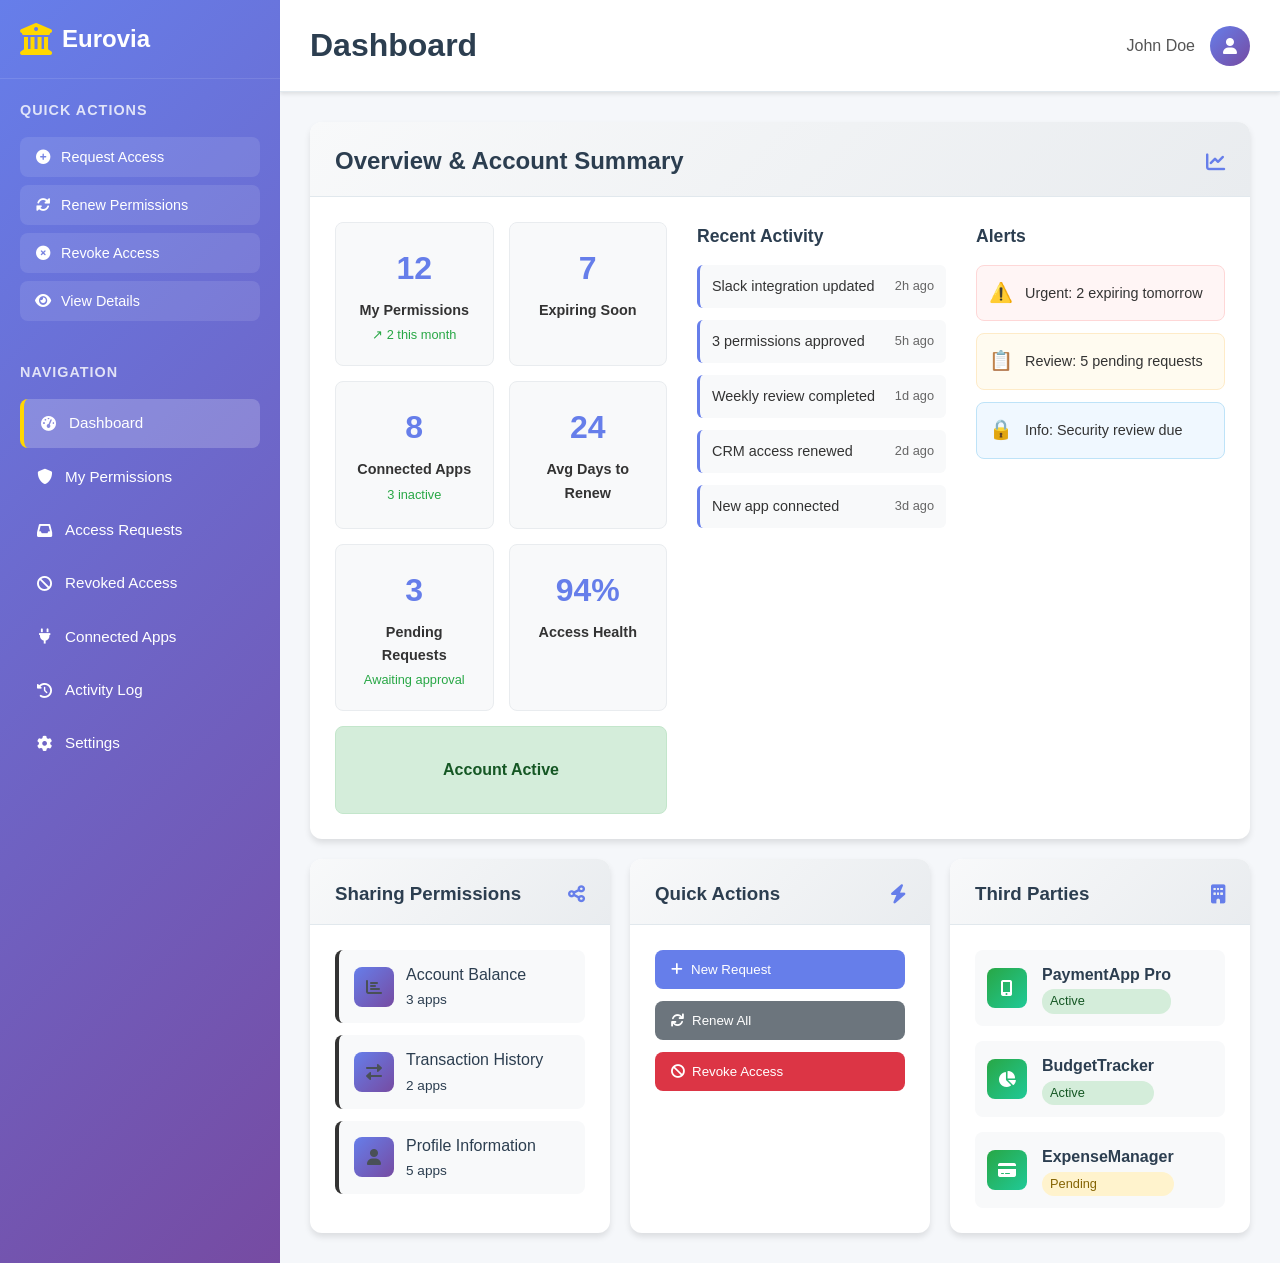
==== commit 789f6dc3: "feat: implement comprehensive Request Access page with institution management ✨ New Features: - Add " ====
--- a/docs/index.html
+++ b/docs/index.html
@@ -447,7 +447,21 @@
                     </div>
                 </div>
 
-                <div class="requests-grid">
+                <!-- Request Tabs -->
+                <div class="request-tabs">
+                    <button class="tab-btn active" data-tab="pending">
+                        <i class="fas fa-inbox"></i>
+                        Pending (3)
+                    </button>
+                    <button class="tab-btn" data-tab="spam">
+                        <i class="fas fa-shield-alt"></i>
+                        Spam (2)
+                    </button>
+                </div>
+
+                <!-- Pending Requests Tab -->
+                <div class="tab-content active" id="pending-tab">
+                    <div class="requests-grid">
                     <!-- Deutsche Rentenversicherung -->
                     <div class="permission-card request">
                         <div class="permission-header">
@@ -462,6 +476,9 @@
                                 </div>
                             </div>
                             <div class="request-badge new">New Request</div>
+                            <button class="btn-info" onclick="showRequestInfo('drv')">
+                                <i class="fas fa-info-circle"></i>
+                            </button>
                         </div>
                         
                         <div class="permission-details">
@@ -498,6 +515,9 @@
                                 </div>
                             </div>
                             <div class="request-badge">Pending</div>
+                            <button class="btn-info" onclick="showRequestInfo('investment')">
+                                <i class="fas fa-info-circle"></i>
+                            </button>
                         </div>
                         
                         <div class="permission-details">
@@ -534,6 +554,9 @@
                                 </div>
                             </div>
                             <div class="request-badge">Pending</div>
+                            <button class="btn-info" onclick="showRequestInfo('crypto')">
+                                <i class="fas fa-info-circle"></i>
+                            </button>
                         </div>
                         
                         <div class="permission-details">
@@ -553,6 +576,97 @@
                         <div class="permission-actions">
                             <button class="btn-approve">Grant Access</button>
                             <button class="btn-decline">Decline</button>
+                        </div>
+                    </div>
+                </div>
+
+                <!-- Spam Requests Tab -->
+                <div class="tab-content" id="spam-tab">
+                    <div class="spam-info">
+                        <div class="spam-warning">
+                            <i class="fas fa-exclamation-triangle"></i>
+                            <span>These requests are from unverified sources and have been automatically flagged as potential spam.</span>
+                        </div>
+                    </div>
+                    
+                    <div class="requests-grid">
+                        <!-- Fake Investment Platform -->
+                        <div class="permission-card request spam">
+                            <div class="permission-header">
+                                <div class="institution-info">
+                                    <div class="institution-logo suspicious">SUS</div>
+                                    <div class="institution-details">
+                                        <h3>QuickRich Investment</h3>
+                                        <div class="verification-badge unverified">
+                                            <i class="fas fa-exclamation-triangle"></i>
+                                            <span>Unverified</span>
+                                        </div>
+                                    </div>
+                                </div>
+                                <div class="request-badge spam">Spam</div>
+                                <button class="btn-info" onclick="showRequestInfo('quickrich')">
+                                    <i class="fas fa-info-circle"></i>
+                                </button>
+                            </div>
+                            
+                            <div class="permission-details">
+                                <div class="permission-type">
+                                    <i class="fas fa-money-bill-wave"></i>
+                                    <span>Complete Financial Profile & Investment History</span>
+                                </div>
+                                <div class="permission-duration">
+                                    <span>Requested: 19.10.2025</span>
+                                    <span>Duration: Indefinite</span>
+                                </div>
+                                <div class="spam-flags">
+                                    <div class="flag-item">⚠️ Unverified domain</div>
+                                    <div class="flag-item">⚠️ Suspicious request pattern</div>
+                                    <div class="flag-item">⚠️ Excessive permissions requested</div>
+                                </div>
+                            </div>
+                            
+                            <div class="permission-actions">
+                                <button class="btn-approve">Allow Request</button>
+                                <button class="btn-block">Block Permanently</button>
+                            </div>
+                        </div>
+
+                        <!-- Crypto Mining Service -->
+                        <div class="permission-card request spam">
+                            <div class="permission-header">
+                                <div class="institution-info">
+                                    <div class="institution-logo crypto-fake">MIN</div>
+                                    <div class="institution-details">
+                                        <h3>CryptoMiner Express</h3>
+                                        <div class="verification-badge unverified">
+                                            <i class="fas fa-exclamation-triangle"></i>
+                                            <span>Unverified</span>
+                                        </div>
+                                    </div>
+                                </div>
+                                <div class="request-badge spam">Spam</div>
+                            </div>
+                            
+                            <div class="permission-details">
+                                <div class="permission-type">
+                                    <i class="fas fa-coins"></i>
+                                    <span>Account Access & Transaction Authorization</span>
+                                </div>
+                                <div class="permission-duration">
+                                    <span>Requested: 21.10.2025</span>
+                                    <span>Duration: Permanent</span>
+                                </div>
+                                <div class="spam-flags">
+                                    <div class="flag-item">⚠️ No business license found</div>
+                                    <div class="flag-item">⚠️ Requesting transaction authorization</div>
+                                    <div class="flag-item">⚠️ Recent domain registration</div>
+                                </div>
+                            </div>
+                            
+                            <div class="permission-actions">
+                                <button class="btn-approve">Allow Request</button>
+                                <button class="btn-block">Block Permanently</button>
+                            </div>
                         </div>
                     </div>
                 </div>
@@ -594,9 +708,6 @@
                                     <span>Requested: 15.10.2025</span>
                                     <span>Denied: 16.10.2025</span>
                                 </div>
-                                <div class="revoked-reason">
-                                    <strong>Reason:</strong> Too broad access requested for loan purpose
-                                </div>
                             </div>
                         </div>
                         
@@ -632,9 +743,6 @@
                                     <span>Active: 01.03.2025 - 20.10.2025</span>
                                     <span>Revoked: 20.10.2025</span>
                                 </div>
-                                <div class="revoked-reason">
-                                    <strong>Reason:</strong> Privacy concerns about data usage
-                                </div>
                             </div>
                         </div>
                         
@@ -670,9 +778,6 @@
                                     <span>Requested: 12.10.2025</span>
                                     <span>Denied: 12.10.2025</span>
                                 </div>
-                                <div class="revoked-reason">
-                                    <strong>Reason:</strong> Unverified service, security risk
-                                </div>
                             </div>
                         </div>
                         
@@ -708,9 +813,6 @@
                                     <span>Active: 01.01.2024 - 15.09.2025</span>
                                     <span>Revoked: 15.09.2025</span>
                                 </div>
-                                <div class="revoked-reason">
-                                    <strong>Reason:</strong> Switched to new banking provider
-                                </div>
                             </div>
                         </div>
                         
@@ -746,9 +848,6 @@
                                     <span>Active: 10.08.2025 - 18.10.2025</span>
                                     <span>Revoked: 18.10.2025</span>
                                 </div>
-                                <div class="revoked-reason">
-                                    <strong>Reason:</strong> Excessive transaction fees
-                                </div>
                             </div>
                         </div>
                         
@@ -774,7 +873,243 @@
                 <h2>Settings</h2>
                 <p>Settings content will be displayed here.</p>
             </div>
+
+            <div class="page-content" id="requestAccessContent" style="display: none;">
+                <div class="page-header">
+                    <h2>Request Access</h2>
+                    <p>Browse available institutions and request access to their services</p>
+                </div>
+
+                <div class="institutions-grid">
+                    <!-- PaymentApp Pro -->
+                    <div class="institution-card">
+                        <div class="institution-header">
+                            <div class="institution-logo paymentapp">PAY</div>
+                            <div class="institution-info">
+                                <h3>PaymentApp Pro</h3>
+                                <div class="institution-status">
+                                    <i class="fas fa-check-circle verified"></i>
+                                    <span>Verified Financial Service</span>
+                                </div>
+                            </div>
+                            <button class="btn-request" onclick="requestAccess('paymentapp')">
+                                <i class="fas fa-plus"></i>
+                                Request Access
+                            </button>
+                        </div>
+                        
+                        <div class="permissions-granted">
+                            <h4>Current Permissions:</h4>
+                            <div class="permission-list">
+                                <div class="permission-item granted">
+                                    <i class="fas fa-credit-card"></i>
+                                    <span>Payment Processing</span>
+                                    <div class="permission-status">Active</div>
+                                </div>
+                                <div class="permission-item granted">
+                                    <i class="fas fa-history"></i>
+                                    <span>Transaction History</span>
+                                    <div class="permission-status">Active</div>
+                                </div>
+                                <div class="permission-item granted">
+                                    <i class="fas fa-chart-line"></i>
+                                    <span>Spending Analytics</span>
+                                    <div class="permission-status">Active</div>
+                                </div>
+                            </div>
+                        </div>
+                    </div>
+
+                    <!-- BudgetTracker -->
+                    <div class="institution-card">
+                        <div class="institution-header">
+                            <div class="institution-logo budgettracker">BUD</div>
+                            <div class="institution-info">
+                                <h3>BudgetTracker</h3>
+                                <div class="institution-status">
+                                    <i class="fas fa-check-circle verified"></i>
+                                    <span>Verified Budget Management</span>
+                                </div>
+                            </div>
+                            <button class="btn-request" onclick="requestAccess('budgettracker')">
+                                <i class="fas fa-plus"></i>
+                                Request Access
+                            </button>
+                        </div>
+                        
+                        <div class="permissions-granted">
+                            <h4>Current Permissions:</h4>
+                            <div class="permission-list">
+                                <div class="permission-item granted">
+                                    <i class="fas fa-wallet"></i>
+                                    <span>Account Balance</span>
+                                    <div class="permission-status">Active</div>
+                                </div>
+                                <div class="permission-item granted">
+                                    <i class="fas fa-chart-pie"></i>
+                                    <span>Spending Categories</span>
+                                    <div class="permission-status">Active</div>
+                                </div>
+                            </div>
+                        </div>
+                    </div>
+
+                    <!-- ExpenseManager -->
+                    <div class="institution-card">
+                        <div class="institution-header">
+                            <div class="institution-logo expensemanager">EXP</div>
+                            <div class="institution-info">
+                                <h3>ExpenseManager</h3>
+                                <div class="institution-status">
+                                    <i class="fas fa-check-circle verified"></i>
+                                    <span>Verified Expense Tracking</span>
+                                </div>
+                            </div>
+                            <button class="btn-request" onclick="requestAccess('expensemanager')">
+                                <i class="fas fa-plus"></i>
+                                Request Access
+                            </button>
+                        </div>
+                        
+                        <div class="permissions-granted">
+                            <h4>Current Permissions:</h4>
+                            <div class="permission-list">
+                                <div class="permission-item granted">
+                                    <i class="fas fa-receipt"></i>
+                                    <span>Transaction Data</span>
+                                    <div class="permission-status">Active</div>
+                                </div>
+                                <div class="permission-item pending">
+                                    <i class="fas fa-camera"></i>
+                                    <span>Receipt Scanning</span>
+                                    <div class="permission-status">Pending</div>
+                                </div>
+                            </div>
+                        </div>
+                    </div>
+
+                    <!-- InvestmentTracker -->
+                    <div class="institution-card">
+                        <div class="institution-header">
+                            <div class="institution-logo investmenttracker">INV</div>
+                            <div class="institution-info">
+                                <h3>InvestmentTracker</h3>
+                                <div class="institution-status">
+                                    <i class="fas fa-check-circle verified"></i>
+                                    <span>Verified Investment Platform</span>
+                                </div>
+                            </div>
+                            <button class="btn-request" onclick="requestAccess('investmenttracker')">
+                                <i class="fas fa-plus"></i>
+                                Request Access
+                            </button>
+                        </div>
+                        
+                        <div class="permissions-granted">
+                            <h4>Current Permissions:</h4>
+                            <div class="permission-list">
+                                <div class="permission-item granted">
+                                    <i class="fas fa-chart-area"></i>
+                                    <span>Portfolio Overview</span>
+                                    <div class="permission-status">Active</div>
+                                </div>
+                                <div class="permission-item granted">
+                                    <i class="fas fa-coins"></i>
+                                    <span>Investment Holdings</span>
+                                    <div class="permission-status">Active</div>
+                                </div>
+                                <div class="permission-item granted">
+                                    <i class="fas fa-trophy"></i>
+                                    <span>Performance Metrics</span>
+                                    <div class="permission-status">Active</div>
+                                </div>
+                            </div>
+                        </div>
+                    </div>
+
+                    <!-- TaxHelper -->
+                    <div class="institution-card">
+                        <div class="institution-header">
+                            <div class="institution-logo taxhelper">TAX</div>
+                            <div class="institution-info">
+                                <h3>TaxHelper</h3>
+                                <div class="institution-status">
+                                    <i class="fas fa-check-circle verified"></i>
+                                    <span>Verified Tax Service</span>
+                                </div>
+                            </div>
+                            <button class="btn-request" onclick="requestAccess('taxhelper')">
+                                <i class="fas fa-plus"></i>
+                                Request Access
+                            </button>
+                        </div>
+                        
+                        <div class="permissions-granted">
+                            <h4>Current Permissions:</h4>
+                            <div class="permission-list">
+                                <div class="permission-item denied">
+                                    <i class="fas fa-file-invoice-dollar"></i>
+                                    <span>Tax Document Access</span>
+                                    <div class="permission-status">Denied</div>
+                                </div>
+                                <div class="permission-item available">
+                                    <i class="fas fa-calculator"></i>
+                                    <span>Tax Calculation</span>
+                                    <div class="permission-status">Available</div>
+                                </div>
+                            </div>
+                        </div>
+                    </div>
+
+                    <!-- CreditMonitor -->
+                    <div class="institution-card">
+                        <div class="institution-header">
+                            <div class="institution-logo creditmonitor">CRE</div>
+                            <div class="institution-info">
+                                <h3>CreditMonitor</h3>
+                                <div class="institution-status">
+                                    <i class="fas fa-check-circle verified"></i>
+                                    <span>Verified Credit Service</span>
+                                </div>
+                            </div>
+                            <button class="btn-request" onclick="requestAccess('creditmonitor')">
+                                <i class="fas fa-plus"></i>
+                                Request Access
+                            </button>
+                        </div>
+                        
+                        <div class="permissions-granted">
+                            <h4>Current Permissions:</h4>
+                            <div class="permission-list">
+                                <div class="permission-item granted">
+                                    <i class="fas fa-credit-card"></i>
+                                    <span>Credit Score Monitoring</span>
+                                    <div class="permission-status">Active</div>
+                                </div>
+                                <div class="permission-item available">
+                                    <i class="fas fa-bell"></i>
+                                    <span>Alert Notifications</span>
+                                    <div class="permission-status">Available</div>
+                                </div>
+                            </div>
+                        </div>
+                    </div>
+                </div>
+            </div>
         </main>
+    </div>
+
+    <!-- Info Modal -->
+    <div id="infoModal" class="modal">
+        <div class="modal-content">
+            <div class="modal-header">
+                <h3 id="modalTitle">Request Information</h3>
+                <span class="close" onclick="closeModal()">&times;</span>
+            </div>
+            <div class="modal-body" id="modalBody">
+                <!-- Content will be populated by JavaScript -->
+            </div>
+        </div>
     </div>
 
     <script src="script.js"></script>
--- a/docs/styles.css
+++ b/docs/styles.css
@@ -841,6 +841,35 @@
     transition: all 0.3s ease;
 }
 
+/* Info Button */
+.btn-info {
+    background: #17a2b8;
+    color: white;
+    border: none;
+    border-radius: 50%;
+    width: 32px;
+    height: 32px;
+    display: flex;
+    align-items: center;
+    justify-content: center;
+    cursor: pointer;
+    transition: all 0.3s ease;
+    font-size: 14px;
+    margin-left: auto;
+    position: absolute;
+    top: 0;
+    right: 0;
+}
+
+.btn-info:hover {
+    background: #138496;
+    transform: scale(1.1);
+}
+
+.permission-header {
+    position: relative;
+}
+
 .btn-approve {
     background: #28a745;
     color: white;
@@ -1034,6 +1063,160 @@
     .requests-summary {
         width: 100%;
         justify-content: space-between;
+    }
+}
+
+/* Request Tabs */
+.request-tabs {
+    display: flex;
+    gap: 10px;
+    margin-bottom: 25px;
+    border-bottom: 2px solid #e1e8ed;
+}
+
+.tab-btn {
+    background: none;
+    border: none;
+    padding: 12px 20px;
+    cursor: pointer;
+    font-size: 0.95rem;
+    font-weight: 500;
+    color: #6c757d;
+    border-bottom: 3px solid transparent;
+    transition: all 0.3s ease;
+    display: flex;
+    align-items: center;
+    gap: 8px;
+}
+
+.tab-btn:hover {
+    color: #667eea;
+    background: rgba(102, 126, 234, 0.1);
+}
+
+.tab-btn.active {
+    color: #667eea;
+    border-bottom-color: #667eea;
+    background: rgba(102, 126, 234, 0.1);
+}
+
+/* Fix tab content positioning */
+#requestsContent {
+    display: flex;
+    flex-direction: column;
+}
+
+.requests-header {
+    order: 1;
+}
+
+.request-tabs {
+    order: 2;
+}
+
+.tab-content {
+    order: 3;
+    display: none;
+}
+
+.tab-content.active {
+    display: block;
+}
+
+/* Ensure spam tab displays correctly */
+#spam-tab.active {
+    display: block !important;
+    opacity: 1 !important;
+    visibility: visible !important;
+}
+
+/* Spam Section Styles */
+.spam-info {
+    margin-bottom: 20px;
+}
+
+.spam-warning {
+    background: #fff3cd;
+    border: 1px solid #ffeaa7;
+    border-radius: 8px;
+    padding: 15px;
+    display: flex;
+    align-items: center;
+    gap: 10px;
+    color: #856404;
+    font-size: 0.9rem;
+}
+
+.spam-warning i {
+    color: #ffc107;
+    font-size: 1.1rem;
+}
+
+.permission-card.spam {
+    border-left: 4px solid #dc3545;
+    background: #fff5f5;
+    position: relative;
+}
+
+.request-badge.spam {
+    background: #dc3545;
+    color: white;
+    animation: pulse 2s infinite;
+}
+
+.verification-badge.unverified {
+    color: #ffc107;
+}
+
+.verification-badge.unverified i {
+    color: #ffc107;
+}
+
+.spam-flags {
+    margin-top: 15px;
+    padding: 12px;
+    background: rgba(220, 53, 69, 0.1);
+    border-radius: 6px;
+    border-left: 3px solid #dc3545;
+}
+
+.flag-item {
+    font-size: 0.85rem;
+    color: #721c24;
+    margin-bottom: 5px;
+    display: flex;
+    align-items: center;
+    gap: 5px;
+}
+
+.flag-item:last-child {
+    margin-bottom: 0;
+}
+
+.institution-logo.suspicious {
+    background: #dc3545;
+}
+
+.institution-logo.crypto-fake {
+    background: #6f42c1;
+}
+
+/* Responsive adjustments for tabs */
+@media (max-width: 768px) {
+    .request-tabs {
+        flex-direction: column;
+        gap: 5px;
+    }
+    
+    .tab-btn {
+        text-align: left;
+        border-bottom: none;
+        border-left: 3px solid transparent;
+    }
+    
+    .tab-btn.active {
+        border-bottom: none;
+        border-left-color: #667eea;
     }
 }
 
@@ -1287,4 +1470,387 @@
 
 .nav-item:hover::before, .quick-action-btn:hover::before {
     left: 100%;
+}
+
+/* Modal Styles */
+.modal {
+    display: none;
+    position: fixed;
+    z-index: 1000;
+    left: 0;
+    top: 0;
+    width: 100%;
+    height: 100%;
+    background-color: rgba(0, 0, 0, 0.5);
+    animation: fadeIn 0.3s ease;
+}
+
+.modal-content {
+    background-color: white;
+    margin: 5% auto;
+    padding: 0;
+    border-radius: 12px;
+    width: 90%;
+    max-width: 600px;
+    box-shadow: 0 10px 30px rgba(0, 0, 0, 0.3);
+    animation: slideIn 0.3s ease;
+}
+
+.modal-header {
+    background: linear-gradient(135deg, #667eea 0%, #764ba2 100%);
+    color: white;
+    padding: 20px;
+    border-radius: 12px 12px 0 0;
+    display: flex;
+    justify-content: space-between;
+    align-items: center;
+}
+
+.modal-header h3 {
+    margin: 0;
+    font-size: 1.3rem;
+    font-weight: 600;
+}
+
+.close {
+    color: white;
+    font-size: 28px;
+    font-weight: bold;
+    cursor: pointer;
+    transition: opacity 0.3s ease;
+}
+
+.close:hover {
+    opacity: 0.7;
+}
+
+.modal-body {
+    padding: 25px;
+    max-height: 70vh;
+    overflow-y: auto;
+    line-height: 1.6;
+}
+
+.info-section {
+    margin-bottom: 20px;
+}
+
+.info-section h4 {
+    color: #667eea;
+    margin-bottom: 10px;
+    font-size: 1.1rem;
+}
+
+.info-list {
+    list-style: none;
+    padding: 0;
+}
+
+.info-list li {
+    padding: 8px 0;
+    border-bottom: 1px solid #f0f0f0;
+    display: flex;
+    justify-content: space-between;
+}
+
+.info-list li:last-child {
+    border-bottom: none;
+}
+
+.security-warning {
+    background: #fff3cd;
+    border-left: 4px solid #ffc107;
+    padding: 15px;
+    margin: 15px 0;
+    border-radius: 4px;
+}
+
+.security-warning.danger {
+    background: #f8d7da;
+    border-left-color: #dc3545;
+}
+
+.more-info-section {
+    margin-top: 20px;
+    padding-top: 20px;
+    border-top: 1px solid #e9ecef;
+}
+
+.more-info-section p {
+    margin-bottom: 10px;
+    color: #6c757d;
+    font-size: 0.9rem;
+}
+
+.more-info-link {
+    display: inline-flex;
+    align-items: center;
+    gap: 8px;
+    color: #667eea;
+    text-decoration: none;
+    font-weight: 500;
+    padding: 8px 12px;
+    border: 1px solid #667eea;
+    border-radius: 6px;
+    transition: all 0.3s ease;
+    font-size: 0.9rem;
+}
+
+.more-info-link:hover {
+    background: #667eea;
+    color: white;
+    transform: translateY(-1px);
+    box-shadow: 0 2px 8px rgba(102, 126, 234, 0.3);
+}
+
+.more-info-link i {
+    font-size: 0.8rem;
+}
+
+@keyframes fadeIn {
+    from { opacity: 0; }
+    to { opacity: 1; }
+}
+
+@keyframes slideIn {
+    from { transform: translateY(-50px); opacity: 0; }
+    to { transform: translateY(0); opacity: 1; }
+}
+
+/* Request Access Page Styles */
+#requestAccessContent {
+    display: block !important;
+    padding: 20px;
+    background: #f8f9fa;
+    min-height: 100vh;
+}
+
+#requestAccessContent .page-header {
+    margin-bottom: 30px;
+}
+
+#requestAccessContent .page-header h2 {
+    color: #2c3e50;
+    margin-bottom: 10px;
+}
+
+#requestAccessContent .page-header p {
+    color: #6c757d;
+    font-size: 1.1rem;
+}
+
+.institutions-grid {
+    display: grid;
+    grid-template-columns: repeat(auto-fill, minmax(400px, 1fr));
+    gap: 25px;
+    margin-top: 25px;
+}
+
+.institution-card {
+    background: white;
+    border-radius: 12px;
+    padding: 25px;
+    box-shadow: 0 4px 12px rgba(0, 0, 0, 0.1);
+    border: 1px solid #e9ecef;
+    transition: all 0.3s ease;
+}
+
+.institution-card:hover {
+    transform: translateY(-3px);
+    box-shadow: 0 8px 25px rgba(0, 0, 0, 0.15);
+}
+
+.institution-header {
+    display: flex;
+    align-items: center;
+    gap: 15px;
+    margin-bottom: 20px;
+    flex-wrap: wrap;
+}
+
+.institution-logo {
+    width: 60px;
+    height: 60px;
+    border-radius: 12px;
+    display: flex;
+    align-items: center;
+    justify-content: center;
+    color: white;
+    font-weight: bold;
+    font-size: 1.2rem;
+    flex-shrink: 0;
+}
+
+.institution-logo.paymentapp {
+    background: linear-gradient(135deg, #28a745, #20c997);
+}
+
+.institution-logo.budgettracker {
+    background: linear-gradient(135deg, #17a2b8, #6f42c1);
+}
+
+.institution-logo.expensemanager {
+    background: linear-gradient(135deg, #ffc107, #fd7e14);
+}
+
+.institution-logo.investmenttracker {
+    background: linear-gradient(135deg, #dc3545, #e83e8c);
+}
+
+.institution-logo.taxhelper {
+    background: linear-gradient(135deg, #6c757d, #495057);
+}
+
+.institution-logo.creditmonitor {
+    background: linear-gradient(135deg, #007bff, #6610f2);
+}
+
+.institution-info {
+    flex: 1;
+    min-width: 200px;
+}
+
+.institution-info h3 {
+    margin: 0 0 8px 0;
+    color: #2c3e50;
+    font-size: 1.3rem;
+}
+
+.institution-status {
+    display: flex;
+    align-items: center;
+    gap: 8px;
+    color: #6c757d;
+    font-size: 0.9rem;
+}
+
+.institution-status .verified {
+    color: #28a745;
+}
+
+.btn-request {
+    background: linear-gradient(135deg, #667eea, #764ba2);
+    color: white;
+    border: none;
+    padding: 12px 20px;
+    border-radius: 8px;
+    cursor: pointer;
+    font-weight: 500;
+    display: flex;
+    align-items: center;
+    gap: 8px;
+    transition: all 0.3s ease;
+    font-size: 0.9rem;
+}
+
+.btn-request:hover {
+    transform: translateY(-2px);
+    box-shadow: 0 4px 15px rgba(102, 126, 234, 0.4);
+}
+
+.permissions-granted {
+    border-top: 1px solid #e9ecef;
+    padding-top: 20px;
+}
+
+.permissions-granted h4 {
+    margin: 0 0 15px 0;
+    color: #495057;
+    font-size: 1.1rem;
+}
+
+.permission-list {
+    display: flex;
+    flex-direction: column;
+    gap: 12px;
+}
+
+.permission-item {
+    display: flex;
+    align-items: center;
+    gap: 12px;
+    padding: 12px 15px;
+    border-radius: 8px;
+    border-left: 4px solid;
+}
+
+.permission-item.granted {
+    background: #d4edda;
+    border-left-color: #28a745;
+}
+
+.permission-item.pending {
+    background: #fff3cd;
+    border-left-color: #ffc107;
+}
+
+.permission-item.denied {
+    background: #f8d7da;
+    border-left-color: #dc3545;
+}
+
+.permission-item.available {
+    background: #d1ecf1;
+    border-left-color: #17a2b8;
+}
+
+.permission-item i {
+    color: #495057;
+    width: 20px;
+    text-align: center;
+}
+
+.permission-item span {
+    flex: 1;
+    font-weight: 500;
+    color: #2c3e50;
+}
+
+.permission-status {
+    font-size: 0.8rem;
+    padding: 4px 8px;
+    border-radius: 12px;
+    font-weight: 500;
+}
+
+.permission-item.granted .permission-status {
+    background: #28a745;
+    color: white;
+}
+
+.permission-item.pending .permission-status {
+    background: #ffc107;
+    color: #212529;
+}
+
+.permission-item.denied .permission-status {
+    background: #dc3545;
+    color: white;
+}
+
+.permission-item.available .permission-status {
+    background: #17a2b8;
+    color: white;
+}
+
+/* Responsive Design for Institution Cards */
+@media (max-width: 768px) {
+    .institutions-grid {
+        grid-template-columns: 1fr;
+        gap: 20px;
+    }
+    
+    .institution-header {
+        flex-direction: column;
+        align-items: stretch;
+        text-align: center;
+    }
+    
+    .institution-info {
+        min-width: auto;
+    }
+    
+    .btn-request {
+        justify-content: center;
+    }
 }
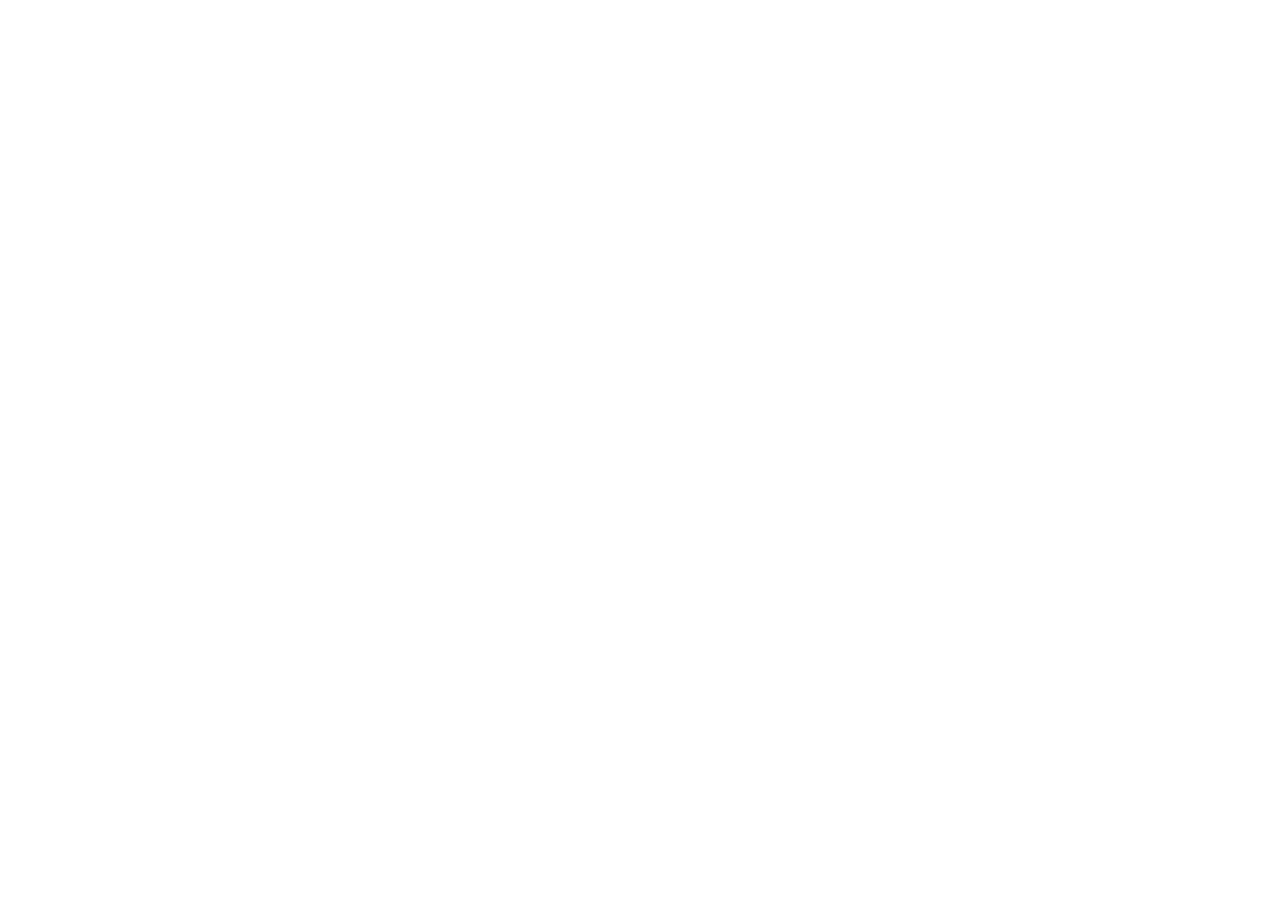
==== commit 74bbb687: "refactor: Transform single-page app to Vue.js multi-page architecture - Refactor from monolithic sin" ====
--- a/docs/index.html
+++ b/docs/index.html
@@ -1,1117 +1,17 @@
-<!DOCTYPE html>
-<html lang="en">
-<head>
-    <meta charset="UTF-8">
-    <meta name="viewport" content="width=device-width, initial-scale=1.0">
-    <title>Eurovia Banking - Permission Manager</title>
-    <link rel="stylesheet" href="styles.css">
-    <link rel="stylesheet" href="https://cdnjs.cloudflare.com/ajax/libs/font-awesome/6.0.0/css/all.min.css">
-</head>
+<html>
+
+
 <body>
-    <div class="app-container">
-        <!-- Sidebar -->
-        <aside class="sidebar">
-            <div class="sidebar-header">
-                <div class="logo">
-                    <i class="fas fa-university"></i>
-                    <span>Eurovia</span>
-                </div>
-                <button class="menu-toggle" id="menuToggle">
-                    <i class="fas fa-bars"></i>
-                </button>
-            </div>
+    <script>
+        // Redirect to the new dashboard after a short delay
+        setTimeout(function() {
+            window.location.href = 'pages/dashboard.html';
+        }, 1500);
+    </script>
 
-            <!-- Quick Actions Section -->
-            <div class="sidebar-section">
-                <h3 class="section-title">Quick Actions</h3>
-                <div class="quick-actions">
-                    <button class="quick-action-btn" data-action="request-access">
-                        <i class="fas fa-plus-circle"></i>
-                        <span>Request Access</span>
-                    </button>
-                    <button class="quick-action-btn" data-action="renew-permissions">
-                        <i class="fas fa-sync-alt"></i>
-                        <span>Renew Permissions</span>
-                    </button>
-                    <button class="quick-action-btn" data-action="revoke-access">
-                        <i class="fas fa-times-circle"></i>
-                        <span>Revoke Access</span>
-                    </button>
-                    <button class="quick-action-btn" data-action="view-details">
-                        <i class="fas fa-eye"></i>
-                        <span>View Details</span>
-                    </button>
-                </div>
-            </div>
+</body>
 
-            <!-- Navigation Section -->
-            <div class="sidebar-section">
-                <h3 class="section-title">Navigation</h3>
-                <nav class="navigation">
-                    <a href="#" class="nav-item active" data-page="dashboard">
-                        <i class="fas fa-tachometer-alt"></i>
-                        <span>Dashboard</span>
-                    </a>
-                    <a href="#" class="nav-item" data-page="permissions">
-                        <i class="fas fa-shield-alt"></i>
-                        <span>My Permissions</span>
-                    </a>
-                    <a href="#" class="nav-item" data-page="requests">
-                        <i class="fas fa-inbox"></i>
-                        <span>Access Requests</span>
-                    </a>
-                    <a href="#" class="nav-item" data-page="revoked">
-                        <i class="fas fa-ban"></i>
-                        <span>Revoked Access</span>
-                    </a>
-                    <a href="#" class="nav-item" data-page="apps">
-                        <i class="fas fa-plug"></i>
-                        <span>Connected Apps</span>
-                    </a>
-                    <a href="#" class="nav-item" data-page="activity">
-                        <i class="fas fa-history"></i>
-                        <span>Activity Log</span>
-                    </a>
-                    <a href="#" class="nav-item" data-page="settings">
-                        <i class="fas fa-cog"></i>
-                        <span>Settings</span>
-                    </a>
-                </nav>
-            </div>
-        </aside>
+    
+ 
 
-        <!-- Main Content -->
-        <main class="main-content">
-            <header class="main-header">
-                <h1 class="page-title">Dashboard</h1>
-                <div class="user-info">
-                    <span class="user-name">John Doe</span>
-                    <div class="user-avatar">
-                        <i class="fas fa-user"></i>
-                    </div>
-                </div>
-            </header>
-
-            <!-- Dashboard Content -->
-            <div class="dashboard-content" id="dashboardContent">
-                <!-- Top Tile - Full Width -->
-                <div class="tile tile-full-width">
-                    <div class="tile-header">
-                        <h2>Overview & Account Summary</h2>
-                        <i class="fas fa-chart-line"></i>
-                    </div>
-                    <div class="tile-content">
-                        <div class="overview-grid">
-                            <!-- Left Section - Permission Stats -->
-                            <div class="permission-stats">
-                                <div class="stat-card">
-                                    <div class="stat-number">12</div>
-                                    <div class="stat-label">My Permissions</div>
-                                    <div class="stat-sublabel">↗ 2 this month</div>
-                                </div>
-                                <div class="stat-card">
-                                    <div class="stat-number">7</div>
-                                    <div class="stat-label">Expiring Soon</div>
-                                </div>
-                                <div class="stat-card">
-                                    <div class="stat-number">8</div>
-                                    <div class="stat-label">Connected Apps</div>
-                                    <div class="stat-sublabel">3 inactive</div>
-                                </div>
-                                <div class="stat-card">
-                                    <div class="stat-number">24</div>
-                                    <div class="stat-label">Avg Days to Renew</div>
-                                </div>
-                                <div class="stat-card">
-                                    <div class="stat-number">3</div>
-                                    <div class="stat-label">Pending Requests</div>
-                                    <div class="stat-sublabel">Awaiting approval</div>
-                                </div>
-                                <div class="stat-card">
-                                    <div class="stat-number">94%</div>
-                                    <div class="stat-label">Access Health</div>
-                                </div>
-                                <div class="stat-card account-status">
-                                    <div class="status-label">Account Active</div>
-                                </div>
-                            </div>
-
-                            <!-- Middle Section - Recent Activity -->
-                            <div class="recent-activity">
-                                <h4>Recent Activity</h4>
-                                <div class="activity-list">
-                                    <div class="activity-item">
-                                        <span class="activity-text">Slack integration updated</span>
-                                        <span class="activity-time">2h ago</span>
-                                    </div>
-                                    <div class="activity-item">
-                                        <span class="activity-text">3 permissions approved</span>
-                                        <span class="activity-time">5h ago</span>
-                                    </div>
-                                    <div class="activity-item">
-                                        <span class="activity-text">Weekly review completed</span>
-                                        <span class="activity-time">1d ago</span>
-                                    </div>
-                                    <div class="activity-item">
-                                        <span class="activity-text">CRM access renewed</span>
-                                        <span class="activity-time">2d ago</span>
-                                    </div>
-                                    <div class="activity-item">
-                                        <span class="activity-text">New app connected</span>
-                                        <span class="activity-time">3d ago</span>
-                                    </div>
-                                </div>
-                            </div>
-
-                            <!-- Right Section - Alerts -->
-                            <div class="alerts-section">
-                                <h4>Alerts</h4>
-                                <div class="alert-list">
-                                    <div class="alert-item urgent">
-                                        <div class="alert-icon">⚠️</div>
-                                        <div class="alert-content">
-                                            <div class="alert-title">Urgent: 2 expiring tomorrow</div>
-                                        </div>
-                                    </div>
-                                    <div class="alert-item warning">
-                                        <div class="alert-icon">📋</div>
-                                        <div class="alert-content">
-                                            <div class="alert-title">Review: 5 pending requests</div>
-                                        </div>
-                                    </div>
-                                    <div class="alert-item info">
-                                        <div class="alert-icon">🔒</div>
-                                        <div class="alert-content">
-                                            <div class="alert-title">Info: Security review due</div>
-                                        </div>
-                                    </div>
-                                </div>
-                            </div>
-                        </div>
-                    </div>
-                </div>
-
-                <!-- Bottom Row Tiles -->
-                <div class="tiles-row">
-                    <!-- Sharing Permissions Tile -->
-                    <div class="tile">
-                        <div class="tile-header">
-                            <h3>Sharing Permissions</h3>
-                            <i class="fas fa-share-alt"></i>
-                        </div>
-                        <div class="tile-content">
-                            <div class="permission-list">
-                                <div class="permission-item">
-                                    <div class="permission-icon">
-                                        <i class="fas fa-chart-bar"></i>
-                                    </div>
-                                    <div class="permission-info">
-                                        <span class="permission-name">Account Balance</span>
-                                        <span class="permission-apps">3 apps</span>
-                                    </div>
-                                </div>
-                                <div class="permission-item">
-                                    <div class="permission-icon">
-                                        <i class="fas fa-exchange-alt"></i>
-                                    </div>
-                                    <div class="permission-info">
-                                        <span class="permission-name">Transaction History</span>
-                                        <span class="permission-apps">2 apps</span>
-                                    </div>
-                                </div>
-                                <div class="permission-item">
-                                    <div class="permission-icon">
-                                        <i class="fas fa-user"></i>
-                                    </div>
-                                    <div class="permission-info">
-                                        <span class="permission-name">Profile Information</span>
-                                        <span class="permission-apps">5 apps</span>
-                                    </div>
-                                </div>
-                            </div>
-                        </div>
-                    </div>
-
-                    <!-- Quick Actions Tile -->
-                    <div class="tile">
-                        <div class="tile-header">
-                            <h3>Quick Actions</h3>
-                            <i class="fas fa-bolt"></i>
-                        </div>
-                        <div class="tile-content">
-                            <div class="action-buttons">
-                                <button class="action-btn primary">
-                                    <i class="fas fa-plus"></i>
-                                    New Request
-                                </button>
-                                <button class="action-btn secondary">
-                                    <i class="fas fa-sync"></i>
-                                    Renew All
-                                </button>
-                                <button class="action-btn danger">
-                                    <i class="fas fa-ban"></i>
-                                    Revoke Access
-                                </button>
-                            </div>
-                        </div>
-                    </div>
-
-                    <!-- Third Parties Tile -->
-                    <div class="tile">
-                        <div class="tile-header">
-                            <h3>Third Parties</h3>
-                            <i class="fas fa-building"></i>
-                        </div>
-                        <div class="tile-content">
-                            <div class="third-party-list">
-                                <div class="third-party-item">
-                                    <div class="third-party-avatar">
-                                        <i class="fas fa-mobile-alt"></i>
-                                    </div>
-                                    <div class="third-party-info">
-                                        <span class="third-party-name">PaymentApp Pro</span>
-                                        <span class="third-party-status active">Active</span>
-                                    </div>
-                                </div>
-                                <div class="third-party-item">
-                                    <div class="third-party-avatar">
-                                        <i class="fas fa-chart-pie"></i>
-                                    </div>
-                                    <div class="third-party-info">
-                                        <span class="third-party-name">BudgetTracker</span>
-                                        <span class="third-party-status active">Active</span>
-                                    </div>
-                                </div>
-                                <div class="third-party-item">
-                                    <div class="third-party-avatar">
-                                        <i class="fas fa-credit-card"></i>
-                                    </div>
-                                    <div class="third-party-info">
-                                        <span class="third-party-name">ExpenseManager</span>
-                                        <span class="third-party-status pending">Pending</span>
-                                    </div>
-                                </div>
-                            </div>
-                        </div>
-                    </div>
-                </div>
-            </div>
-
-            <!-- Other Page Contents (Hidden by default) -->
-            <div class="page-content" id="permissionsContent" style="display: none;">
-                <div class="permissions-header">
-                    <h2>My Permissions</h2>
-                    <div class="permissions-summary">
-                        <span class="total-permissions">9 Active Permissions</span>
-                        <span class="expiring-soon">2 Expiring Soon</span>
-                    </div>
-                </div>
-
-                <div class="permissions-grid">
-                    <!-- PaymentApp Pro -->
-                    <div class="permission-card active">
-                        <div class="permission-header">
-                            <div class="institution-info">
-                                <div class="institution-logo payment">PAY</div>
-                                <div class="institution-details">
-                                    <h3>PaymentApp Pro</h3>
-                                    <div class="verification-badge">
-                                        <i class="fas fa-check-circle"></i>
-                                        <span>Verified</span>
-                                    </div>
-                                </div>
-                            </div>
-                            <div class="permission-status active">Active</div>
-                        </div>
-                        
-                        <div class="permission-details">
-                            <div class="permission-type">
-                                <i class="fas fa-credit-card"></i>
-                                <span>Transaction History & Balance</span>
-                            </div>
-                            <div class="permission-duration">
-                                <span>01.08.2025 - 01.08.2026</span>
-                            </div>
-                        </div>
-                        
-                        <div class="permission-actions">
-                            <button class="btn-manage">Manage Access</button>
-                            <button class="btn-revoke">Revoke</button>
-                        </div>
-                    </div>
-
-                    <!-- BudgetTracker -->
-                    <div class="permission-card active">
-                        <div class="permission-header">
-                            <div class="institution-info">
-                                <div class="institution-logo budget">BT</div>
-                                <div class="institution-details">
-                                    <h3>BudgetTracker</h3>
-                                    <div class="verification-badge">
-                                        <i class="fas fa-check-circle"></i>
-                                        <span>Verified</span>
-                                    </div>
-                                </div>
-                            </div>
-                            <div class="permission-status expiring">Expiring Soon</div>
-                        </div>
-                        
-                        <div class="permission-details">
-                            <div class="permission-type">
-                                <i class="fas fa-chart-pie"></i>
-                                <span>Account Balance & Categories</span>
-                            </div>
-                            <div class="permission-duration">
-                                <span>15.06.2025 - 25.10.2025</span>
-                            </div>
-                        </div>
-                        
-                        <div class="permission-actions">
-                            <button class="btn-renew">Renew Access</button>
-                            <button class="btn-revoke">Revoke</button>
-                        </div>
-                    </div>
-
-                    <!-- Tax Service -->
-                    <div class="permission-card active">
-                        <div class="permission-header">
-                            <div class="institution-info">
-                                <div class="institution-logo tax">TAX</div>
-                                <div class="institution-details">
-                                    <h3>TaxService Digital</h3>
-                                    <div class="verification-badge">
-                                        <i class="fas fa-check-circle"></i>
-                                        <span>Verified</span>
-                                    </div>
-                                </div>
-                            </div>
-                            <div class="permission-status active">Active</div>
-                        </div>
-                        
-                        <div class="permission-details">
-                            <div class="permission-type">
-                                <i class="fas fa-file-invoice-dollar"></i>
-                                <span>Annual Statements & Tax Documents</span>
-                            </div>
-                            <div class="permission-duration">
-                                <span>01.01.2025 - 31.12.2025</span>
-                            </div>
-                        </div>
-                        
-                        <div class="permission-actions">
-                            <button class="btn-manage">Manage Access</button>
-                            <button class="btn-revoke">Revoke</button>
-                        </div>
-                    </div>
-
-                    <!-- Insurance Portal -->
-                    <div class="permission-card active">
-                        <div class="permission-header">
-                            <div class="institution-info">
-                                <div class="institution-logo insurance">INS</div>
-                                <div class="institution-details">
-                                    <h3>Insurance Portal</h3>
-                                    <div class="verification-badge">
-                                        <i class="fas fa-check-circle"></i>
-                                        <span>Verified</span>
-                                    </div>
-                                </div>
-                            </div>
-                            <div class="permission-status expiring">Expiring Soon</div>
-                        </div>
-                        
-                        <div class="permission-details">
-                            <div class="permission-type">
-                                <i class="fas fa-shield-alt"></i>
-                                <span>Policy Information & Claims</span>
-                            </div>
-                            <div class="permission-duration">
-                                <span>10.05.2025 - 28.10.2025</span>
-                            </div>
-                        </div>
-                        
-                        <div class="permission-actions">
-                            <button class="btn-renew">Renew Access</button>
-                            <button class="btn-revoke">Revoke</button>
-                        </div>
-                    </div>
-                </div>
-            </div>
-
-            <div class="page-content" id="requestsContent" style="display: none;">
-                <div class="requests-header">
-                    <h2>Access Requests</h2>
-                    <div class="requests-summary">
-                        <span class="pending-requests">3 Pending Requests</span>
-                        <span class="awaiting-review">Awaiting Your Review</span>
-                    </div>
-                </div>
-
-                <!-- Request Tabs -->
-                <div class="request-tabs">
-                    <button class="tab-btn active" data-tab="pending">
-                        <i class="fas fa-inbox"></i>
-                        Pending (3)
-                    </button>
-                    <button class="tab-btn" data-tab="spam">
-                        <i class="fas fa-shield-alt"></i>
-                        Spam (2)
-                    </button>
-                </div>
-
-                <!-- Pending Requests Tab -->
-                <div class="tab-content active" id="pending-tab">
-                    <div class="requests-grid">
-                    <!-- Deutsche Rentenversicherung -->
-                    <div class="permission-card request">
-                        <div class="permission-header">
-                            <div class="institution-info">
-                                <div class="institution-logo drv">DRV</div>
-                                <div class="institution-details">
-                                    <h3>Deutsche Rentenversicherung</h3>
-                                    <div class="verification-badge">
-                                        <i class="fas fa-check-circle"></i>
-                                        <span>Verified</span>
-                                    </div>
-                                </div>
-                            </div>
-                            <div class="request-badge new">New Request</div>
-                            <button class="btn-info" onclick="showRequestInfo('drv')">
-                                <i class="fas fa-info-circle"></i>
-                            </button>
-                        </div>
-                        
-                        <div class="permission-details">
-                            <div class="permission-type">
-                                <i class="fas fa-chart-line"></i>
-                                <span>Möchte Ihr Depot einsehen</span>
-                            </div>
-                            <div class="permission-duration">
-                                <span>Requested: 14.10.2025</span>
-                                <span>Duration: 1 year</span>
-                            </div>
-                            <div class="request-details">
-                                <p>Deutsche Rentenversicherung is requesting access to view your investment portfolio for pension calculation purposes.</p>
-                            </div>
-                        </div>
-                        
-                        <div class="permission-actions">
-                            <button class="btn-approve">Zugriff gewähren</button>
-                            <button class="btn-decline">Ablehnen</button>
-                        </div>
-                    </div>
-
-                    <!-- Investment Advisor -->
-                    <div class="permission-card request">
-                        <div class="permission-header">
-                            <div class="institution-info">
-                                <div class="institution-logo invest">INV</div>
-                                <div class="institution-details">
-                                    <h3>Investment Advisor Pro</h3>
-                                    <div class="verification-badge">
-                                        <i class="fas fa-check-circle"></i>
-                                        <span>Verified</span>
-                                    </div>
-                                </div>
-                            </div>
-                            <div class="request-badge">Pending</div>
-                            <button class="btn-info" onclick="showRequestInfo('investment')">
-                                <i class="fas fa-info-circle"></i>
-                            </button>
-                        </div>
-                        
-                        <div class="permission-details">
-                            <div class="permission-type">
-                                <i class="fas fa-chart-area"></i>
-                                <span>Portfolio Overview & Performance</span>
-                            </div>
-                            <div class="permission-duration">
-                                <span>Requested: 20.09.2025</span>
-                                <span>Duration: 1 year</span>
-                            </div>
-                            <div class="request-details">
-                                <p>Investment Advisor Pro wants to analyze your portfolio performance and provide personalized investment recommendations.</p>
-                            </div>
-                        </div>
-                        
-                        <div class="permission-actions">
-                            <button class="btn-approve">Grant Access</button>
-                            <button class="btn-decline">Decline</button>
-                        </div>
-                    </div>
-
-                    <!-- Crypto Portfolio Tracker -->
-                    <div class="permission-card request">
-                        <div class="permission-header">
-                            <div class="institution-info">
-                                <div class="institution-logo crypto">CRY</div>
-                                <div class="institution-details">
-                                    <h3>Crypto Portfolio Tracker</h3>
-                                    <div class="verification-badge">
-                                        <i class="fas fa-check-circle"></i>
-                                        <span>Verified</span>
-                                    </div>
-                                </div>
-                            </div>
-                            <div class="request-badge">Pending</div>
-                            <button class="btn-info" onclick="showRequestInfo('crypto')">
-                                <i class="fas fa-info-circle"></i>
-                            </button>
-                        </div>
-                        
-                        <div class="permission-details">
-                            <div class="permission-type">
-                                <i class="fas fa-coins"></i>
-                                <span>Cryptocurrency Holdings & Transactions</span>
-                            </div>
-                            <div class="permission-duration">
-                                <span>Requested: 18.10.2025</span>
-                                <span>Duration: 6 months</span>
-                            </div>
-                            <div class="request-details">
-                                <p>Crypto Portfolio Tracker requests access to your cryptocurrency transactions for comprehensive portfolio analysis.</p>
-                            </div>
-                        </div>
-                        
-                        <div class="permission-actions">
-                            <button class="btn-approve">Grant Access</button>
-                            <button class="btn-decline">Decline</button>
-                        </div>
-                    </div>
-                </div>
-
-                <!-- Spam Requests Tab -->
-                <div class="tab-content" id="spam-tab">
-                    <div class="spam-info">
-                        <div class="spam-warning">
-                            <i class="fas fa-exclamation-triangle"></i>
-                            <span>These requests are from unverified sources and have been automatically flagged as potential spam.</span>
-                        </div>
-                    </div>
-                    
-                    <div class="requests-grid">
-                        <!-- Fake Investment Platform -->
-                        <div class="permission-card request spam">
-                            <div class="permission-header">
-                                <div class="institution-info">
-                                    <div class="institution-logo suspicious">SUS</div>
-                                    <div class="institution-details">
-                                        <h3>QuickRich Investment</h3>
-                                        <div class="verification-badge unverified">
-                                            <i class="fas fa-exclamation-triangle"></i>
-                                            <span>Unverified</span>
-                                        </div>
-                                    </div>
-                                </div>
-                                <div class="request-badge spam">Spam</div>
-                                <button class="btn-info" onclick="showRequestInfo('quickrich')">
-                                    <i class="fas fa-info-circle"></i>
-                                </button>
-                            </div>
-                            
-                            <div class="permission-details">
-                                <div class="permission-type">
-                                    <i class="fas fa-money-bill-wave"></i>
-                                    <span>Complete Financial Profile & Investment History</span>
-                                </div>
-                                <div class="permission-duration">
-                                    <span>Requested: 19.10.2025</span>
-                                    <span>Duration: Indefinite</span>
-                                </div>
-                                <div class="spam-flags">
-                                    <div class="flag-item">⚠️ Unverified domain</div>
-                                    <div class="flag-item">⚠️ Suspicious request pattern</div>
-                                    <div class="flag-item">⚠️ Excessive permissions requested</div>
-                                </div>
-                            </div>
-                            
-                            <div class="permission-actions">
-                                <button class="btn-approve">Allow Request</button>
-                                <button class="btn-block">Block Permanently</button>
-                            </div>
-                        </div>
-
-                        <!-- Crypto Mining Service -->
-                        <div class="permission-card request spam">
-                            <div class="permission-header">
-                                <div class="institution-info">
-                                    <div class="institution-logo crypto-fake">MIN</div>
-                                    <div class="institution-details">
-                                        <h3>CryptoMiner Express</h3>
-                                        <div class="verification-badge unverified">
-                                            <i class="fas fa-exclamation-triangle"></i>
-                                            <span>Unverified</span>
-                                        </div>
-                                    </div>
-                                </div>
-                                <div class="request-badge spam">Spam</div>
-                            </div>
-                            
-                            <div class="permission-details">
-                                <div class="permission-type">
-                                    <i class="fas fa-coins"></i>
-                                    <span>Account Access & Transaction Authorization</span>
-                                </div>
-                                <div class="permission-duration">
-                                    <span>Requested: 21.10.2025</span>
-                                    <span>Duration: Permanent</span>
-                                </div>
-                                <div class="spam-flags">
-                                    <div class="flag-item">⚠️ No business license found</div>
-                                    <div class="flag-item">⚠️ Requesting transaction authorization</div>
-                                    <div class="flag-item">⚠️ Recent domain registration</div>
-                                </div>
-                            </div>
-                            
-                            <div class="permission-actions">
-                                <button class="btn-approve">Allow Request</button>
-                                <button class="btn-block">Block Permanently</button>
-                            </div>
-                        </div>
-                    </div>
-                </div>
-            </div>
-
-            <div class="page-content" id="revokedContent" style="display: none;">
-                <div class="revoked-header">
-                    <h2>Revoked Access</h2>
-                    <div class="revoked-summary">
-                        <span class="total-revoked">5 Revoked Permissions</span>
-                        <span class="denied-requests">2 Denied Requests</span>
-                    </div>
-                </div>
-
-                <div class="revoked-grid">
-                    <!-- Loan Application Service (Denied) -->
-                    <div class="permission-card revoked denied">
-                        <div class="permission-header">
-                            <div class="institution-info">
-                                <div class="institution-logo loan">LOA</div>
-                                <div class="institution-details">
-                                    <h3>Loan Application Service</h3>
-                                    <div class="verification-badge">
-                                        <i class="fas fa-check-circle"></i>
-                                        <span>Verified</span>
-                                    </div>
-                                </div>
-                            </div>
-                            <div class="revoked-status denied">Denied</div>
-                        </div>
-                        
-                        <div class="permission-details">
-                            <div class="permission-type">
-                                <i class="fas fa-money-check-alt"></i>
-                                <span>Complete Financial History & Credit Score</span>
-                            </div>
-                            <div class="revoked-info">
-                                <div class="revoked-date">
-                                    <span>Requested: 15.10.2025</span>
-                                    <span>Denied: 16.10.2025</span>
-                                </div>
-                            </div>
-                        </div>
-                        
-                        <div class="permission-actions">
-                            <button class="btn-review">Review Decision</button>
-                            <button class="btn-allow">Allow Request</button>
-                        </div>
-                    </div>
-
-                    <!-- Marketing Analytics (Revoked) -->
-                    <div class="permission-card revoked">
-                        <div class="permission-header">
-                            <div class="institution-info">
-                                <div class="institution-logo marketing">MAR</div>
-                                <div class="institution-details">
-                                    <h3>Marketing Analytics Pro</h3>
-                                    <div class="verification-badge">
-                                        <i class="fas fa-check-circle"></i>
-                                        <span>Verified</span>
-                                    </div>
-                                </div>
-                            </div>
-                            <div class="revoked-status revoked">Revoked</div>
-                        </div>
-                        
-                        <div class="permission-details">
-                            <div class="permission-type">
-                                <i class="fas fa-chart-bar"></i>
-                                <span>Transaction Categories & Spending Patterns</span>
-                            </div>
-                            <div class="revoked-info">
-                                <div class="revoked-date">
-                                    <span>Active: 01.03.2025 - 20.10.2025</span>
-                                    <span>Revoked: 20.10.2025</span>
-                                </div>
-                            </div>
-                        </div>
-                        
-                        <div class="permission-actions">
-                            <button class="btn-review">View History</button>
-                            <button class="btn-restore">Restore Access</button>
-                        </div>
-                    </div>
-
-                    <!-- Social Media Aggregator (Denied) -->
-                    <div class="permission-card revoked denied">
-                        <div class="permission-header">
-                            <div class="institution-info">
-                                <div class="institution-logo social">SOC</div>
-                                <div class="institution-details">
-                                    <h3>Social Media Aggregator</h3>
-                                    <div class="verification-badge">
-                                        <i class="fas fa-exclamation-triangle"></i>
-                                        <span>Unverified</span>
-                                    </div>
-                                </div>
-                            </div>
-                            <div class="revoked-status denied">Denied</div>
-                        </div>
-                        
-                        <div class="permission-details">
-                            <div class="permission-type">
-                                <i class="fas fa-share-alt"></i>
-                                <span>Account Balance & Transaction History</span>
-                            </div>
-                            <div class="revoked-info">
-                                <div class="revoked-date">
-                                    <span>Requested: 12.10.2025</span>
-                                    <span>Denied: 12.10.2025</span>
-                                </div>
-                            </div>
-                        </div>
-                        
-                        <div class="permission-actions">
-                            <button class="btn-review">Review Decision</button>
-                            <button class="btn-block">Block Permanently</button>
-                        </div>
-                    </div>
-
-                    <!-- Old Banking App (Revoked) -->
-                    <div class="permission-card revoked">
-                        <div class="permission-header">
-                            <div class="institution-info">
-                                <div class="institution-logo oldbank">OLD</div>
-                                <div class="institution-details">
-                                    <h3>Old Banking App</h3>
-                                    <div class="verification-badge">
-                                        <i class="fas fa-check-circle"></i>
-                                        <span>Verified</span>
-                                    </div>
-                                </div>
-                            </div>
-                            <div class="revoked-status revoked">Revoked</div>
-                        </div>
-                        
-                        <div class="permission-details">
-                            <div class="permission-type">
-                                <i class="fas fa-university"></i>
-                                <span>Full Account Access & Transaction Management</span>
-                            </div>
-                            <div class="revoked-info">
-                                <div class="revoked-date">
-                                    <span>Active: 01.01.2024 - 15.09.2025</span>
-                                    <span>Revoked: 15.09.2025</span>
-                                </div>
-                            </div>
-                        </div>
-                        
-                        <div class="permission-actions">
-                            <button class="btn-review">View History</button>
-                            <button class="btn-delete">Delete Record</button>
-                        </div>
-                    </div>
-
-                    <!-- Gaming Platform (Revoked) -->
-                    <div class="permission-card revoked">
-                        <div class="permission-header">
-                            <div class="institution-info">
-                                <div class="institution-logo gaming">GAM</div>
-                                <div class="institution-details">
-                                    <h3>Gaming Platform Pay</h3>
-                                    <div class="verification-badge">
-                                        <i class="fas fa-check-circle"></i>
-                                        <span>Verified</span>
-                                    </div>
-                                </div>
-                            </div>
-                            <div class="revoked-status revoked">Revoked</div>
-                        </div>
-                        
-                        <div class="permission-details">
-                            <div class="permission-type">
-                                <i class="fas fa-gamepad"></i>
-                                <span>Payment Processing & Balance Check</span>
-                            </div>
-                            <div class="revoked-info">
-                                <div class="revoked-date">
-                                    <span>Active: 10.08.2025 - 18.10.2025</span>
-                                    <span>Revoked: 18.10.2025</span>
-                                </div>
-                            </div>
-                        </div>
-                        
-                        <div class="permission-actions">
-                            <button class="btn-review">View History</button>
-                            <button class="btn-restore">Restore Access</button>
-                        </div>
-                    </div>
-                </div>
-            </div>
-
-            <div class="page-content" id="appsContent" style="display: none;">
-                <h2>Connected Apps</h2>
-                <p>Connected apps content will be displayed here.</p>
-            </div>
-
-            <div class="page-content" id="activityContent" style="display: none;">
-                <h2>Activity Log</h2>
-                <p>Activity log content will be displayed here.</p>
-            </div>
-
-            <div class="page-content" id="settingsContent" style="display: none;">
-                <h2>Settings</h2>
-                <p>Settings content will be displayed here.</p>
-            </div>
-
-            <div class="page-content" id="requestAccessContent" style="display: none;">
-                <div class="page-header">
-                    <h2>Request Access</h2>
-                    <p>Browse available institutions and request access to their services</p>
-                </div>
-
-                <div class="institutions-grid">
-                    <!-- PaymentApp Pro -->
-                    <div class="institution-card">
-                        <div class="institution-header">
-                            <div class="institution-logo paymentapp">PAY</div>
-                            <div class="institution-info">
-                                <h3>PaymentApp Pro</h3>
-                                <div class="institution-status">
-                                    <i class="fas fa-check-circle verified"></i>
-                                    <span>Verified Financial Service</span>
-                                </div>
-                            </div>
-                            <button class="btn-request" onclick="requestAccess('paymentapp')">
-                                <i class="fas fa-plus"></i>
-                                Request Access
-                            </button>
-                        </div>
-                        
-                        <div class="permissions-granted">
-                            <h4>Current Permissions:</h4>
-                            <div class="permission-list">
-                                <div class="permission-item granted">
-                                    <i class="fas fa-credit-card"></i>
-                                    <span>Payment Processing</span>
-                                    <div class="permission-status">Active</div>
-                                </div>
-                                <div class="permission-item granted">
-                                    <i class="fas fa-history"></i>
-                                    <span>Transaction History</span>
-                                    <div class="permission-status">Active</div>
-                                </div>
-                                <div class="permission-item granted">
-                                    <i class="fas fa-chart-line"></i>
-                                    <span>Spending Analytics</span>
-                                    <div class="permission-status">Active</div>
-                                </div>
-                            </div>
-                        </div>
-                    </div>
-
-                    <!-- BudgetTracker -->
-                    <div class="institution-card">
-                        <div class="institution-header">
-                            <div class="institution-logo budgettracker">BUD</div>
-                            <div class="institution-info">
-                                <h3>BudgetTracker</h3>
-                                <div class="institution-status">
-                                    <i class="fas fa-check-circle verified"></i>
-                                    <span>Verified Budget Management</span>
-                                </div>
-                            </div>
-                            <button class="btn-request" onclick="requestAccess('budgettracker')">
-                                <i class="fas fa-plus"></i>
-                                Request Access
-                            </button>
-                        </div>
-                        
-                        <div class="permissions-granted">
-                            <h4>Current Permissions:</h4>
-                            <div class="permission-list">
-                                <div class="permission-item granted">
-                                    <i class="fas fa-wallet"></i>
-                                    <span>Account Balance</span>
-                                    <div class="permission-status">Active</div>
-                                </div>
-                                <div class="permission-item granted">
-                                    <i class="fas fa-chart-pie"></i>
-                                    <span>Spending Categories</span>
-                                    <div class="permission-status">Active</div>
-                                </div>
-                            </div>
-                        </div>
-                    </div>
-
-                    <!-- ExpenseManager -->
-                    <div class="institution-card">
-                        <div class="institution-header">
-                            <div class="institution-logo expensemanager">EXP</div>
-                            <div class="institution-info">
-                                <h3>ExpenseManager</h3>
-                                <div class="institution-status">
-                                    <i class="fas fa-check-circle verified"></i>
-                                    <span>Verified Expense Tracking</span>
-                                </div>
-                            </div>
-                            <button class="btn-request" onclick="requestAccess('expensemanager')">
-                                <i class="fas fa-plus"></i>
-                                Request Access
-                            </button>
-                        </div>
-                        
-                        <div class="permissions-granted">
-                            <h4>Current Permissions:</h4>
-                            <div class="permission-list">
-                                <div class="permission-item granted">
-                                    <i class="fas fa-receipt"></i>
-                                    <span>Transaction Data</span>
-                                    <div class="permission-status">Active</div>
-                                </div>
-                                <div class="permission-item pending">
-                                    <i class="fas fa-camera"></i>
-                                    <span>Receipt Scanning</span>
-                                    <div class="permission-status">Pending</div>
-                                </div>
-                            </div>
-                        </div>
-                    </div>
-
-                    <!-- InvestmentTracker -->
-                    <div class="institution-card">
-                        <div class="institution-header">
-                            <div class="institution-logo investmenttracker">INV</div>
-                            <div class="institution-info">
-                                <h3>InvestmentTracker</h3>
-                                <div class="institution-status">
-                                    <i class="fas fa-check-circle verified"></i>
-                                    <span>Verified Investment Platform</span>
-                                </div>
-                            </div>
-                            <button class="btn-request" onclick="requestAccess('investmenttracker')">
-                                <i class="fas fa-plus"></i>
-                                Request Access
-                            </button>
-                        </div>
-                        
-                        <div class="permissions-granted">
-                            <h4>Current Permissions:</h4>
-                            <div class="permission-list">
-                                <div class="permission-item granted">
-                                    <i class="fas fa-chart-area"></i>
-                                    <span>Portfolio Overview</span>
-                                    <div class="permission-status">Active</div>
-                                </div>
-                                <div class="permission-item granted">
-                                    <i class="fas fa-coins"></i>
-                                    <span>Investment Holdings</span>
-                                    <div class="permission-status">Active</div>
-                                </div>
-                                <div class="permission-item granted">
-                                    <i class="fas fa-trophy"></i>
-                                    <span>Performance Metrics</span>
-                                    <div class="permission-status">Active</div>
-                                </div>
-                            </div>
-                        </div>
-                    </div>
-
-                    <!-- TaxHelper -->
-                    <div class="institution-card">
-                        <div class="institution-header">
-                            <div class="institution-logo taxhelper">TAX</div>
-                            <div class="institution-info">
-                                <h3>TaxHelper</h3>
-                                <div class="institution-status">
-                                    <i class="fas fa-check-circle verified"></i>
-                                    <span>Verified Tax Service</span>
-                                </div>
-                            </div>
-                            <button class="btn-request" onclick="requestAccess('taxhelper')">
-                                <i class="fas fa-plus"></i>
-                                Request Access
-                            </button>
-                        </div>
-                        
-                        <div class="permissions-granted">
-                            <h4>Current Permissions:</h4>
-                            <div class="permission-list">
-                                <div class="permission-item denied">
-                                    <i class="fas fa-file-invoice-dollar"></i>
-                                    <span>Tax Document Access</span>
-                                    <div class="permission-status">Denied</div>
-                                </div>
-                                <div class="permission-item available">
-                                    <i class="fas fa-calculator"></i>
-                                    <span>Tax Calculation</span>
-                                    <div class="permission-status">Available</div>
-                                </div>
-                            </div>
-                        </div>
-                    </div>
-
-                    <!-- CreditMonitor -->
-                    <div class="institution-card">
-                        <div class="institution-header">
-                            <div class="institution-logo creditmonitor">CRE</div>
-                            <div class="institution-info">
-                                <h3>CreditMonitor</h3>
-                                <div class="institution-status">
-                                    <i class="fas fa-check-circle verified"></i>
-                                    <span>Verified Credit Service</span>
-                                </div>
-                            </div>
-                            <button class="btn-request" onclick="requestAccess('creditmonitor')">
-                                <i class="fas fa-plus"></i>
-                                Request Access
-                            </button>
-                        </div>
-                        
-                        <div class="permissions-granted">
-                            <h4>Current Permissions:</h4>
-                            <div class="permission-list">
-                                <div class="permission-item granted">
-                                    <i class="fas fa-credit-card"></i>
-                                    <span>Credit Score Monitoring</span>
-                                    <div class="permission-status">Active</div>
-                                </div>
-                                <div class="permission-item available">
-                                    <i class="fas fa-bell"></i>
-                                    <span>Alert Notifications</span>
-                                    <div class="permission-status">Available</div>
-                                </div>
-                            </div>
-                        </div>
-                    </div>
-                </div>
-            </div>
-        </main>
-    </div>
-
-    <!-- Info Modal -->
-    <div id="infoModal" class="modal">
-        <div class="modal-content">
-            <div class="modal-header">
-                <h3 id="modalTitle">Request Information</h3>
-                <span class="close" onclick="closeModal()">&times;</span>
-            </div>
-            <div class="modal-body" id="modalBody">
-                <!-- Content will be populated by JavaScript -->
-            </div>
-        </div>
-    </div>
-
-    <script src="script.js"></script>
-</body>
 </html>
